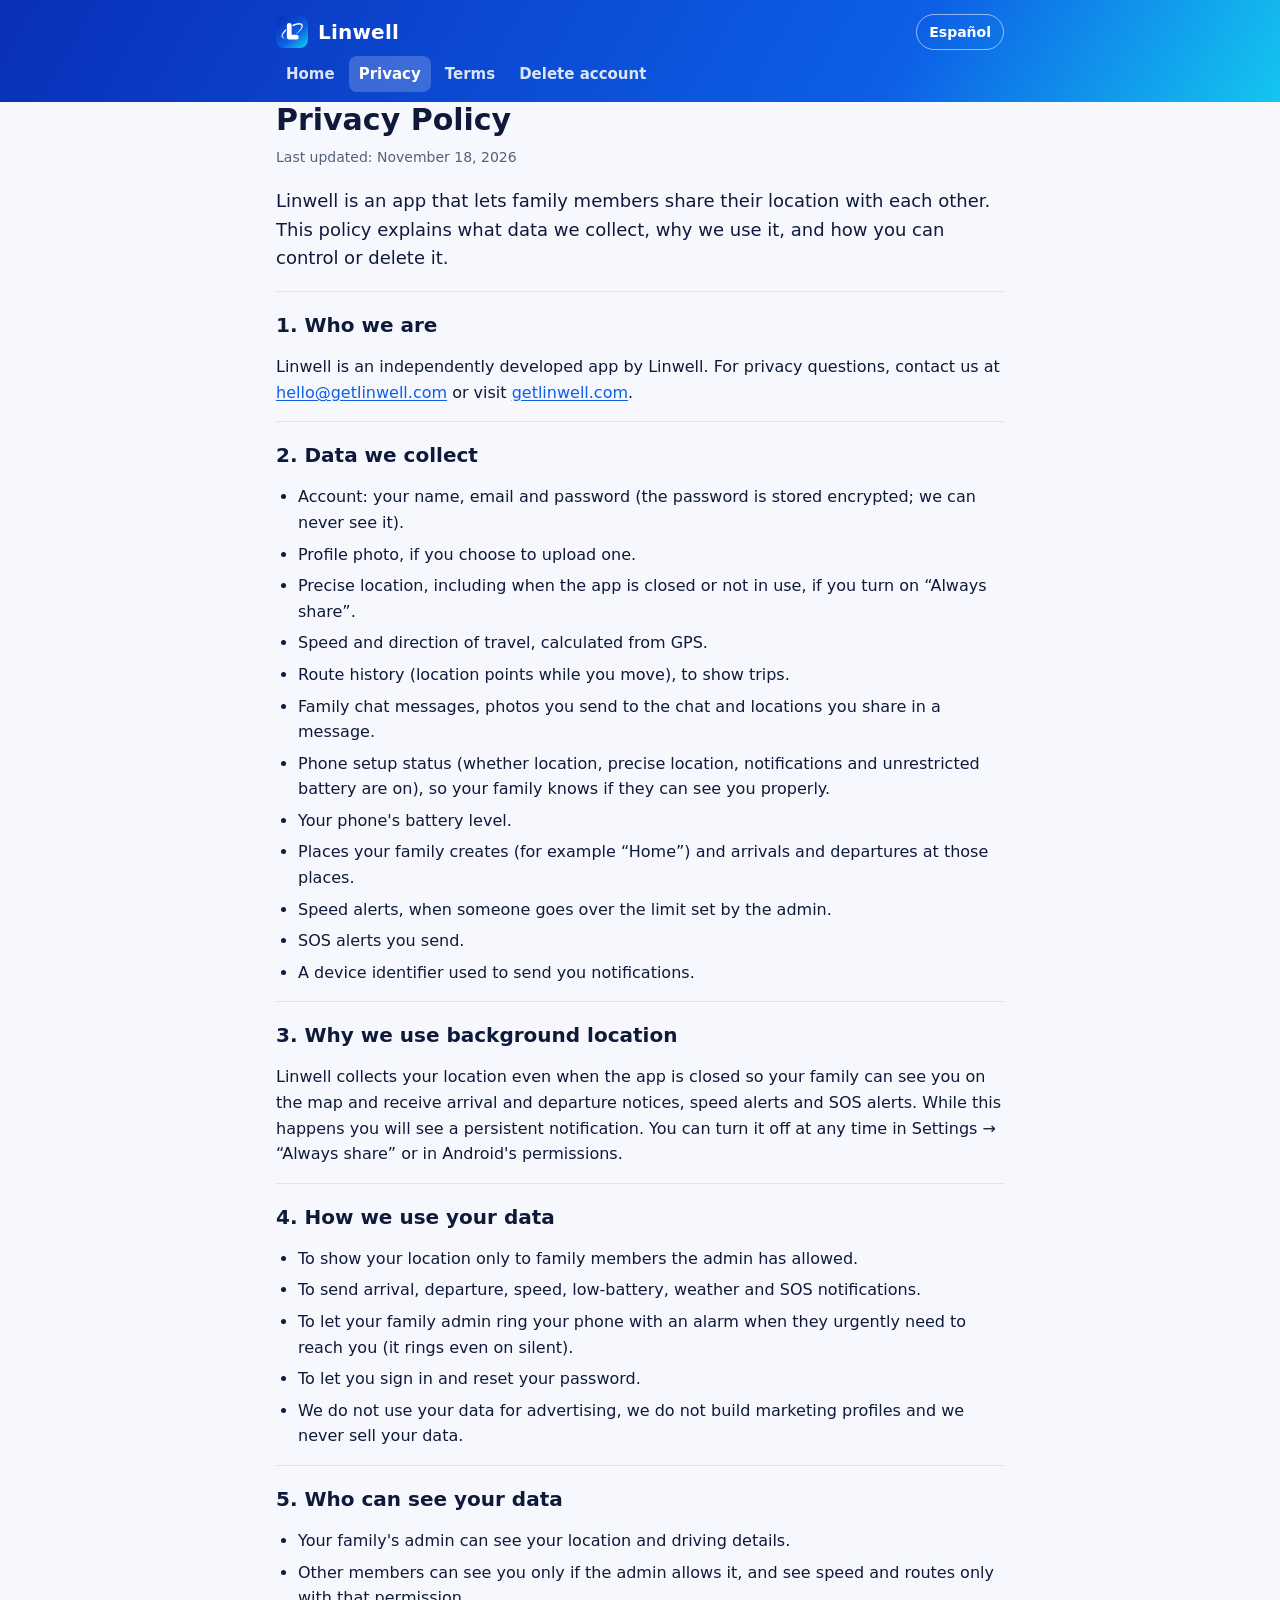
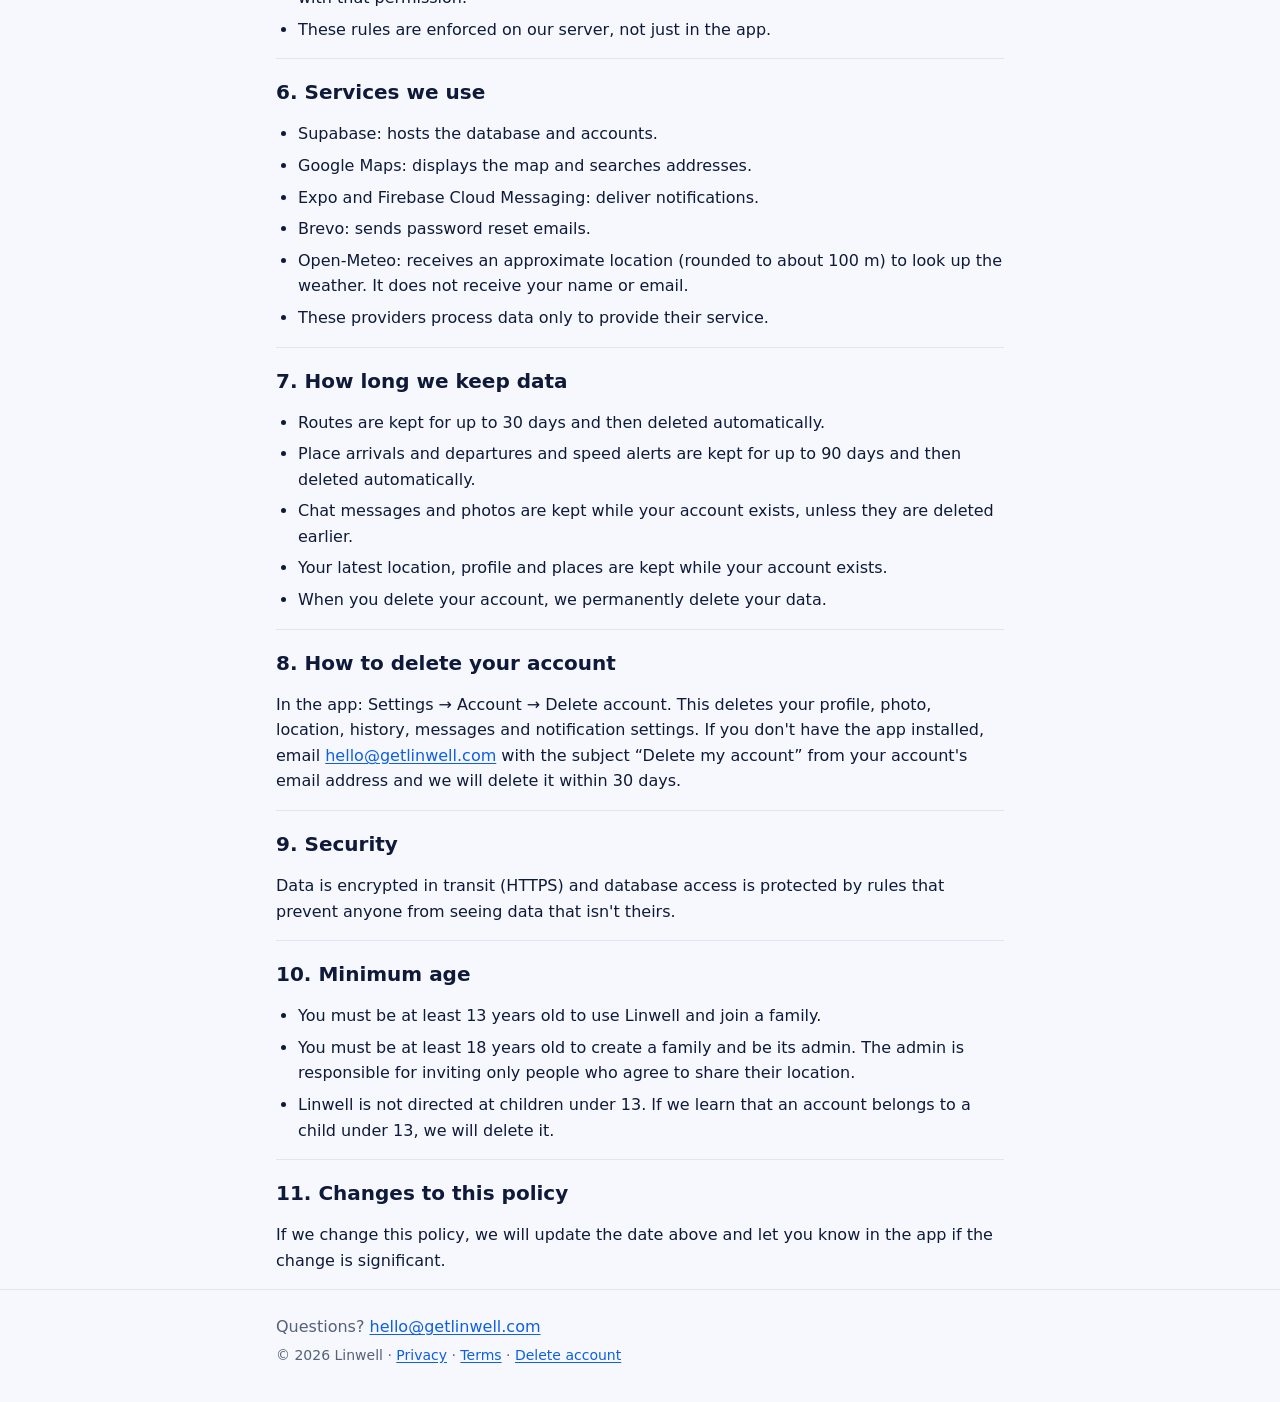
==== privacy.html @ eef65cff "Web de Linwell: inicio, privacidad, términos y borrar cuenta (EN/ES) Co-Authored-By: Claude Opus 5.5" ====
<!doctype html>
<html lang="en">
<head>
<meta charset="utf-8">
<meta name="viewport" content="width=device-width, initial-scale=1">
<title>Privacy Policy · Linwell</title>
<meta name="description" content="Linwell is an app that lets family members share their location with each other. This policy explains what data we collect, why we use it, and how you can control or delete it.">
<link rel="canonical" href="https://getlinwell.com/privacy.html">
<link rel="alternate" hreflang="en" href="https://getlinwell.com/privacy.html">
<link rel="alternate" hreflang="es" href="https://getlinwell.com/es/privacy.html">
<link rel="icon" type="image/png" href="logo.png">
<link rel="stylesheet" href="style.css">
</head>
<body>
<header class="top">
  <div class="wrap top-in">
    <a class="brand" href="./"><img src="logo.png" alt="" width="32" height="32">Linwell</a>
    <a class="lang" href="es/privacy.html" hreflang="es" lang="es">Español</a>
  </div>
  <nav class="wrap nav" aria-label="Linwell"><a href="./">Home</a><a href="privacy.html" aria-current="page">Privacy</a><a href="terms.html">Terms</a><a href="delete-account.html">Delete account</a></nav>
</header>
<main class="wrap">
<article class="doc">
<h1>Privacy Policy</h1>
<p class="updated">Last updated: November 18, 2026</p>
<p class="lead">Linwell is an app that lets family members share their location with each other. This policy explains what data we collect, why we use it, and how you can control or delete it.</p>
<section><h2>1. Who we are</h2>
<p>Linwell is an independently developed app by Linwell. For privacy questions, contact us at <a href="mailto:hello@getlinwell.com">hello@getlinwell.com</a> or visit <a href="https://getlinwell.com/">getlinwell.com</a>.</p>
</section>
<section><h2>2. Data we collect</h2>
<ul><li>Account: your name, email and password (the password is stored encrypted; we can never see it).</li><li>Profile photo, if you choose to upload one.</li><li>Precise location, including when the app is closed or not in use, if you turn on “Always share”.</li><li>Speed and direction of travel, calculated from GPS.</li><li>Route history (location points while you move), to show trips.</li><li>Family chat messages, photos you send to the chat and locations you share in a message.</li><li>Phone setup status (whether location, precise location, notifications and unrestricted battery are on), so your family knows if they can see you properly.</li><li>Your phone's battery level.</li><li>Places your family creates (for example “Home”) and arrivals and departures at those places.</li><li>Speed alerts, when someone goes over the limit set by the admin.</li><li>SOS alerts you send.</li><li>A device identifier used to send you notifications.</li></ul>
</section>
<section><h2>3. Why we use background location</h2>
<p>Linwell collects your location even when the app is closed so your family can see you on the map and receive arrival and departure notices, speed alerts and SOS alerts. While this happens you will see a persistent notification. You can turn it off at any time in Settings → “Always share” or in Android's permissions.</p>
</section>
<section><h2>4. How we use your data</h2>
<ul><li>To show your location only to family members the admin has allowed.</li><li>To send arrival, departure, speed, low-battery, weather and SOS notifications.</li><li>To let your family admin ring your phone with an alarm when they urgently need to reach you (it rings even on silent).</li><li>To let you sign in and reset your password.</li><li>We do not use your data for advertising, we do not build marketing profiles and we never sell your data.</li></ul>
</section>
<section><h2>5. Who can see your data</h2>
<ul><li>Your family's admin can see your location and driving details.</li><li>Other members can see you only if the admin allows it, and see speed and routes only with that permission.</li><li>These rules are enforced on our server, not just in the app.</li></ul>
</section>
<section><h2>6. Services we use</h2>
<ul><li>Supabase: hosts the database and accounts.</li><li>Google Maps: displays the map and searches addresses.</li><li>Expo and Firebase Cloud Messaging: deliver notifications.</li><li>Brevo: sends password reset emails.</li><li>Open-Meteo: receives an approximate location (rounded to about 100 m) to look up the weather. It does not receive your name or email.</li><li>These providers process data only to provide their service.</li></ul>
</section>
<section><h2>7. How long we keep data</h2>
<ul><li>Routes are kept for up to 30 days and then deleted automatically.</li><li>Place arrivals and departures and speed alerts are kept for up to 90 days and then deleted automatically.</li><li>Chat messages and photos are kept while your account exists, unless they are deleted earlier.</li><li>Your latest location, profile and places are kept while your account exists.</li><li>When you delete your account, we permanently delete your data.</li></ul>
</section>
<section><h2>8. How to delete your account</h2>
<p>In the app: Settings → Account → Delete account. This deletes your profile, photo, location, history, messages and notification settings. If you don't have the app installed, email <a href="mailto:hello@getlinwell.com">hello@getlinwell.com</a> with the subject “Delete my account” from your account's email address and we will delete it within 30 days.</p>
</section>
<section><h2>9. Security</h2>
<p>Data is encrypted in transit (HTTPS) and database access is protected by rules that prevent anyone from seeing data that isn't theirs.</p>
</section>
<section><h2>10. Minimum age</h2>
<ul><li>You must be at least 13 years old to use Linwell and join a family.</li><li>You must be at least 18 years old to create a family and be its admin. The admin is responsible for inviting only people who agree to share their location.</li><li>Linwell is not directed at children under 13. If we learn that an account belongs to a child under 13, we will delete it.</li></ul>
</section>
<section><h2>11. Changes to this policy</h2>
<p>If we change this policy, we will update the date above and let you know in the app if the change is significant.</p>
</section>
</article>
</main>
<footer class="foot">
  <div class="wrap">
    <p>Questions? <a href="mailto:hello@getlinwell.com">hello@getlinwell.com</a></p>
    <p class="small">© 2026 Linwell · <a href="privacy.html">Privacy</a> · <a href="terms.html">Terms</a> · <a href="delete-account.html">Delete account</a></p>
  </div>
</footer>
</body>
</html>
---- style.css ----
/* Linwell · getlinwell.com — estático, sin dependencias externas */
:root {
  --brand-900: #0A2FB8;
  --brand-600: #0D5FE6;
  --brand-300: #14C6F0;
  --bg: #F6F8FD;
  --surface: #FFFFFF;
  --text: #0F1A3A;
  --muted: #55607A;
  --border: #DFE5F2;
  --link: #0D5FE6;
  --note: #EAF4FF;
  color-scheme: light dark;
}
@media (prefers-color-scheme: dark) {
  :root {
    --bg: #070D24;
    --surface: #0E1736;
    --text: #E8EDFA;
    --muted: #9AA6C4;
    --border: #1F2B52;
    --link: #5CCFF5;
    --note: #10224F;
  }
}

* { box-sizing: border-box; }
html { -webkit-text-size-adjust: 100%; }
body {
  margin: 0;
  background: var(--bg);
  color: var(--text);
  font: 16px/1.6 system-ui, -apple-system, "Segoe UI", Roboto, "Helvetica Neue", Arial, sans-serif;
}
a { color: var(--link); text-underline-offset: 2px; }
a:hover { text-decoration-thickness: 2px; }
.wrap { max-width: 760px; margin: 0 auto; padding: 0 16px; }

/* Cabecera */
.top {
  background: linear-gradient(120deg, var(--brand-900), var(--brand-600) 70%, var(--brand-300));
  color: #fff;
}
.top-in { display: flex; align-items: center; justify-content: space-between; padding-top: 14px; padding-bottom: 6px; }
.brand { display: flex; align-items: center; gap: 10px; color: #fff; text-decoration: none; font-weight: 800; font-size: 20px; letter-spacing: .2px; }
.brand img { border-radius: 8px; }
.lang {
  color: #fff; text-decoration: none; font-weight: 600; font-size: 14px;
  padding: 6px 12px; border: 1px solid rgba(255,255,255,.55); border-radius: 999px;
}
.lang:hover { background: rgba(255,255,255,.15); }
.nav { display: flex; gap: 4px; overflow-x: auto; padding-bottom: 10px; scrollbar-width: none; }
.nav a {
  color: rgba(255,255,255,.85); text-decoration: none; font-size: 15px; font-weight: 600;
  padding: 6px 10px; border-radius: 8px; white-space: nowrap;
}
.nav a:hover { background: rgba(255,255,255,.12); color: #fff; }
.nav a[aria-current="page"] { background: rgba(255,255,255,.2); color: #fff; }

main { padding-top: 28px; padding-bottom: 48px; }
h1 { font-size: 30px; line-height: 1.2; margin: 0 0 8px; }
h2 { font-size: 20px; line-height: 1.3; margin: 32px 0 8px; }
h3 { font-size: 17px; margin: 6px 0 4px; }
.lead { font-size: 18px; color: var(--text); }
.updated { color: var(--muted); font-size: 14px; margin: 0 0 16px; }
ul, ol { padding-left: 22px; }
li { margin: 6px 0; }

/* Inicio */
.hero { text-align: center; padding: 12px 0 8px; }
.hero-logo { border-radius: 26px; box-shadow: 0 12px 32px rgba(10,47,184,.28); }
.hero h1 { font-size: 40px; margin-top: 18px; }
.tagline {
  font-size: 20px; font-weight: 700; margin: 0 0 10px;
  color: var(--brand-600);
}
@media (prefers-color-scheme: dark) { .tagline { color: var(--brand-300); } }
.badge {
  display: inline-block; margin-top: 8px; padding: 10px 18px; border-radius: 999px;
  background: var(--brand-900); color: #fff; font-weight: 700;
}
.grid { list-style: none; padding: 0; margin: 32px 0 0; display: grid; grid-template-columns: 1fr; gap: 12px; }
@media (min-width: 620px) { .grid { grid-template-columns: 1fr 1fr; } }
.card { margin: 0; padding: 18px; background: var(--surface); border: 1px solid var(--border); border-radius: 16px; }
.card p { margin: 0; color: var(--muted); }
.ico { font-size: 26px; }
.panel { margin-top: 28px; padding: 4px 20px 12px; background: var(--surface); border: 1px solid var(--border); border-left: 4px solid var(--brand-300); border-radius: 16px; }
.checks { list-style: none; padding: 0; }
.checks li { padding-left: 28px; position: relative; }
.checks li::before { content: "✓"; position: absolute; left: 4px; color: var(--brand-600); font-weight: 800; }
.doclinks { display: grid; gap: 10px; }
.doclink {
  display: flex; justify-content: space-between; align-items: center;
  padding: 14px 18px; background: var(--surface); border: 1px solid var(--border); border-radius: 14px;
  text-decoration: none; font-weight: 600;
}

/* Documentos */
.doc section { border-top: 1px solid var(--border); }
.doc h2 { margin-top: 20px; }
.steps li::marker { color: var(--brand-600); font-weight: 800; }
.note { background: var(--note); border-radius: 12px; padding: 12px 14px; }
.button {
  display: inline-block; padding: 12px 20px; border-radius: 12px; background: var(--brand-600);
  color: #fff; text-decoration: none; font-weight: 700;
}
.button:hover { background: var(--brand-900); }

/* Pie */
.foot { border-top: 1px solid var(--border); padding: 20px 0 32px; color: var(--muted); }
.foot p { margin: 4px 0; }
.small { font-size: 14px; }
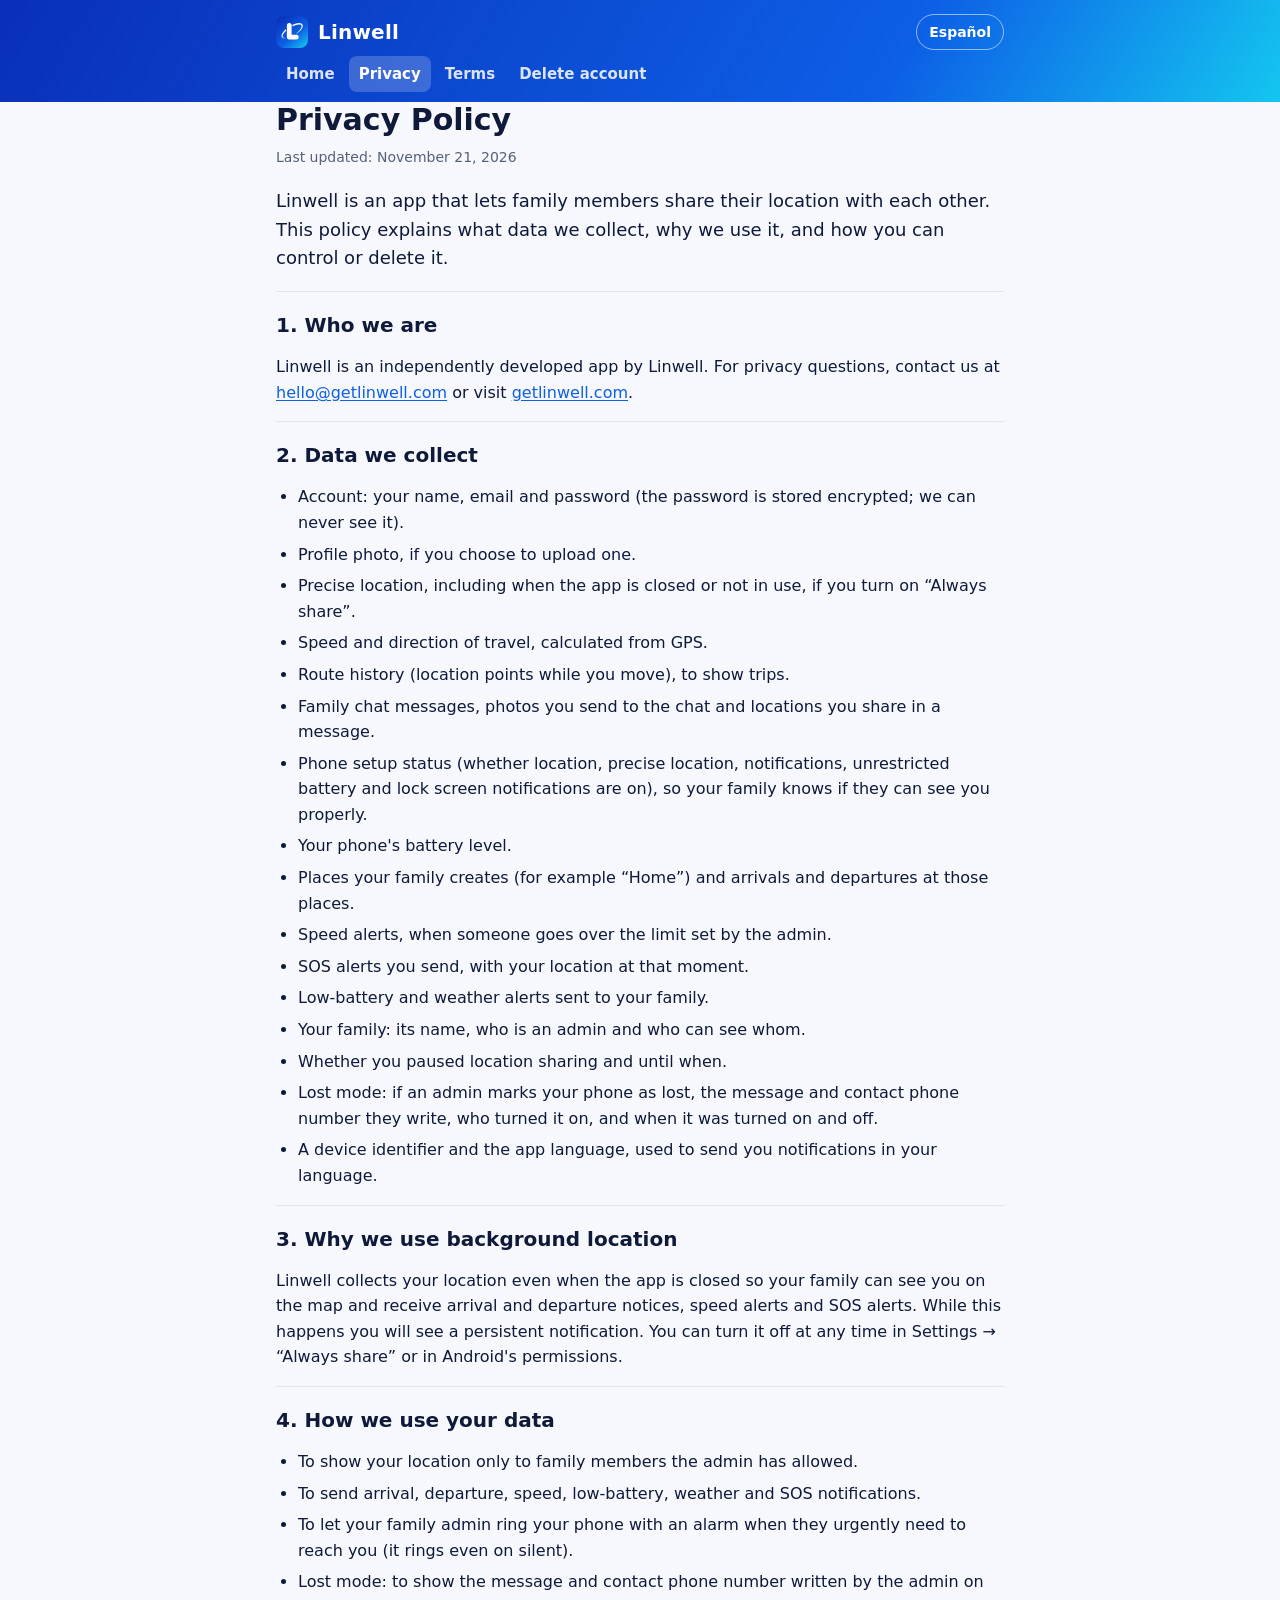
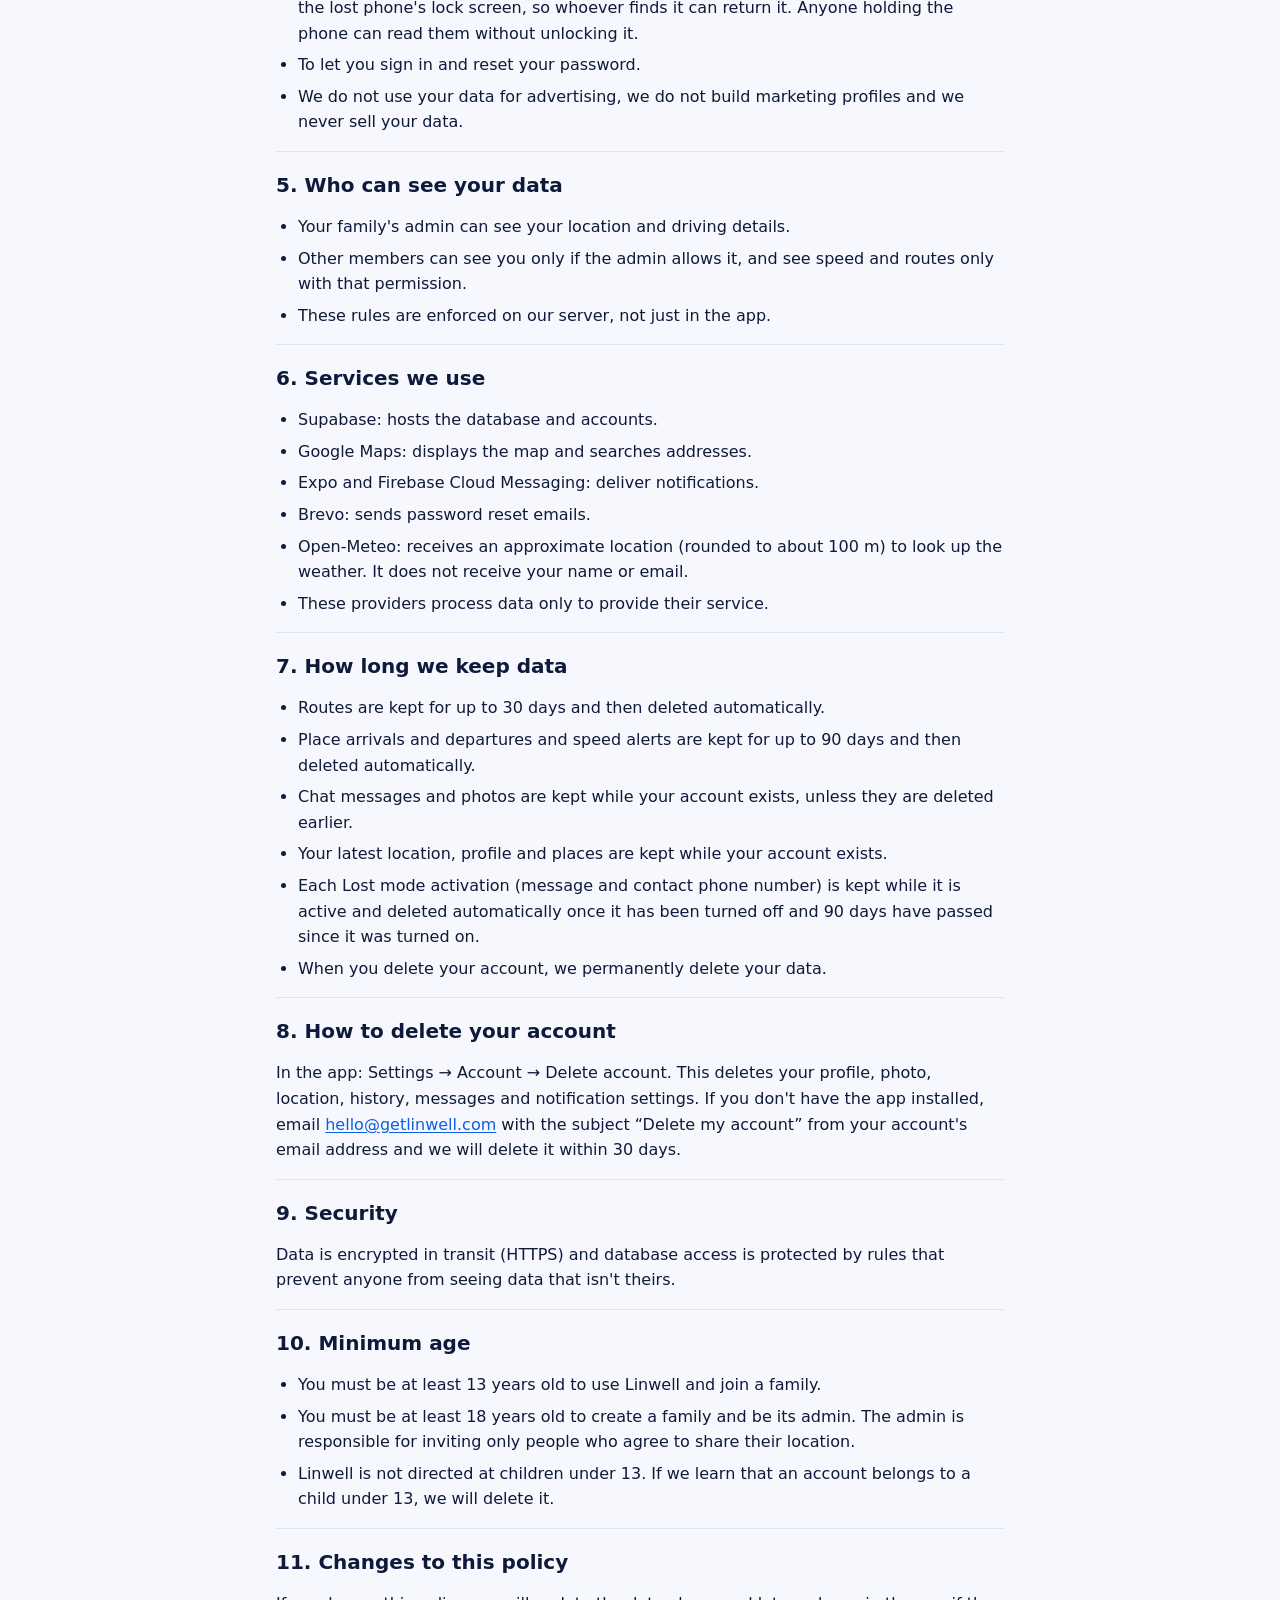
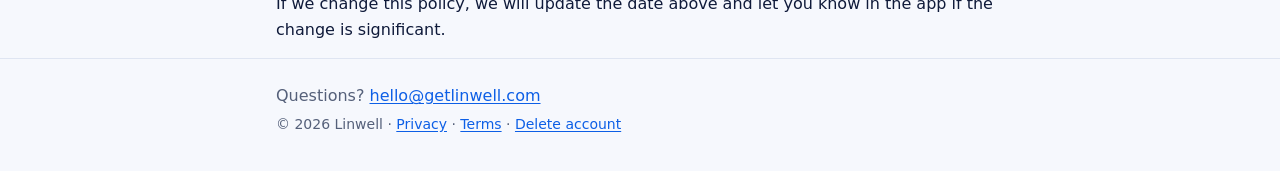
==== commit f6670622: "Política de privacidad: Modo perdido y datos que faltaban (21 nov 2026) Co-Authored-By: Claude Opus " ====
--- a/privacy.html
+++ b/privacy.html
@@ -22,19 +22,19 @@
 <main class="wrap">
 <article class="doc">
 <h1>Privacy Policy</h1>
-<p class="updated">Last updated: November 18, 2026</p>
+<p class="updated">Last updated: November 21, 2026</p>
 <p class="lead">Linwell is an app that lets family members share their location with each other. This policy explains what data we collect, why we use it, and how you can control or delete it.</p>
 <section><h2>1. Who we are</h2>
 <p>Linwell is an independently developed app by Linwell. For privacy questions, contact us at <a href="mailto:hello@getlinwell.com">hello@getlinwell.com</a> or visit <a href="https://getlinwell.com/">getlinwell.com</a>.</p>
 </section>
 <section><h2>2. Data we collect</h2>
-<ul><li>Account: your name, email and password (the password is stored encrypted; we can never see it).</li><li>Profile photo, if you choose to upload one.</li><li>Precise location, including when the app is closed or not in use, if you turn on “Always share”.</li><li>Speed and direction of travel, calculated from GPS.</li><li>Route history (location points while you move), to show trips.</li><li>Family chat messages, photos you send to the chat and locations you share in a message.</li><li>Phone setup status (whether location, precise location, notifications and unrestricted battery are on), so your family knows if they can see you properly.</li><li>Your phone's battery level.</li><li>Places your family creates (for example “Home”) and arrivals and departures at those places.</li><li>Speed alerts, when someone goes over the limit set by the admin.</li><li>SOS alerts you send.</li><li>A device identifier used to send you notifications.</li></ul>
+<ul><li>Account: your name, email and password (the password is stored encrypted; we can never see it).</li><li>Profile photo, if you choose to upload one.</li><li>Precise location, including when the app is closed or not in use, if you turn on “Always share”.</li><li>Speed and direction of travel, calculated from GPS.</li><li>Route history (location points while you move), to show trips.</li><li>Family chat messages, photos you send to the chat and locations you share in a message.</li><li>Phone setup status (whether location, precise location, notifications, unrestricted battery and lock screen notifications are on), so your family knows if they can see you properly.</li><li>Your phone's battery level.</li><li>Places your family creates (for example “Home”) and arrivals and departures at those places.</li><li>Speed alerts, when someone goes over the limit set by the admin.</li><li>SOS alerts you send, with your location at that moment.</li><li>Low-battery and weather alerts sent to your family.</li><li>Your family: its name, who is an admin and who can see whom.</li><li>Whether you paused location sharing and until when.</li><li>Lost mode: if an admin marks your phone as lost, the message and contact phone number they write, who turned it on, and when it was turned on and off.</li><li>A device identifier and the app language, used to send you notifications in your language.</li></ul>
 </section>
 <section><h2>3. Why we use background location</h2>
 <p>Linwell collects your location even when the app is closed so your family can see you on the map and receive arrival and departure notices, speed alerts and SOS alerts. While this happens you will see a persistent notification. You can turn it off at any time in Settings → “Always share” or in Android's permissions.</p>
 </section>
 <section><h2>4. How we use your data</h2>
-<ul><li>To show your location only to family members the admin has allowed.</li><li>To send arrival, departure, speed, low-battery, weather and SOS notifications.</li><li>To let your family admin ring your phone with an alarm when they urgently need to reach you (it rings even on silent).</li><li>To let you sign in and reset your password.</li><li>We do not use your data for advertising, we do not build marketing profiles and we never sell your data.</li></ul>
+<ul><li>To show your location only to family members the admin has allowed.</li><li>To send arrival, departure, speed, low-battery, weather and SOS notifications.</li><li>To let your family admin ring your phone with an alarm when they urgently need to reach you (it rings even on silent).</li><li>Lost mode: to show the message and contact phone number written by the admin on the lost phone's lock screen, so whoever finds it can return it. Anyone holding the phone can read them without unlocking it.</li><li>To let you sign in and reset your password.</li><li>We do not use your data for advertising, we do not build marketing profiles and we never sell your data.</li></ul>
 </section>
 <section><h2>5. Who can see your data</h2>
 <ul><li>Your family's admin can see your location and driving details.</li><li>Other members can see you only if the admin allows it, and see speed and routes only with that permission.</li><li>These rules are enforced on our server, not just in the app.</li></ul>
@@ -43,7 +43,7 @@
 <ul><li>Supabase: hosts the database and accounts.</li><li>Google Maps: displays the map and searches addresses.</li><li>Expo and Firebase Cloud Messaging: deliver notifications.</li><li>Brevo: sends password reset emails.</li><li>Open-Meteo: receives an approximate location (rounded to about 100 m) to look up the weather. It does not receive your name or email.</li><li>These providers process data only to provide their service.</li></ul>
 </section>
 <section><h2>7. How long we keep data</h2>
-<ul><li>Routes are kept for up to 30 days and then deleted automatically.</li><li>Place arrivals and departures and speed alerts are kept for up to 90 days and then deleted automatically.</li><li>Chat messages and photos are kept while your account exists, unless they are deleted earlier.</li><li>Your latest location, profile and places are kept while your account exists.</li><li>When you delete your account, we permanently delete your data.</li></ul>
+<ul><li>Routes are kept for up to 30 days and then deleted automatically.</li><li>Place arrivals and departures and speed alerts are kept for up to 90 days and then deleted automatically.</li><li>Chat messages and photos are kept while your account exists, unless they are deleted earlier.</li><li>Your latest location, profile and places are kept while your account exists.</li><li>Each Lost mode activation (message and contact phone number) is kept while it is active and deleted automatically once it has been turned off and 90 days have passed since it was turned on.</li><li>When you delete your account, we permanently delete your data.</li></ul>
 </section>
 <section><h2>8. How to delete your account</h2>
 <p>In the app: Settings → Account → Delete account. This deletes your profile, photo, location, history, messages and notification settings. If you don't have the app installed, email <a href="mailto:hello@getlinwell.com">hello@getlinwell.com</a> with the subject “Delete my account” from your account's email address and we will delete it within 30 days.</p>
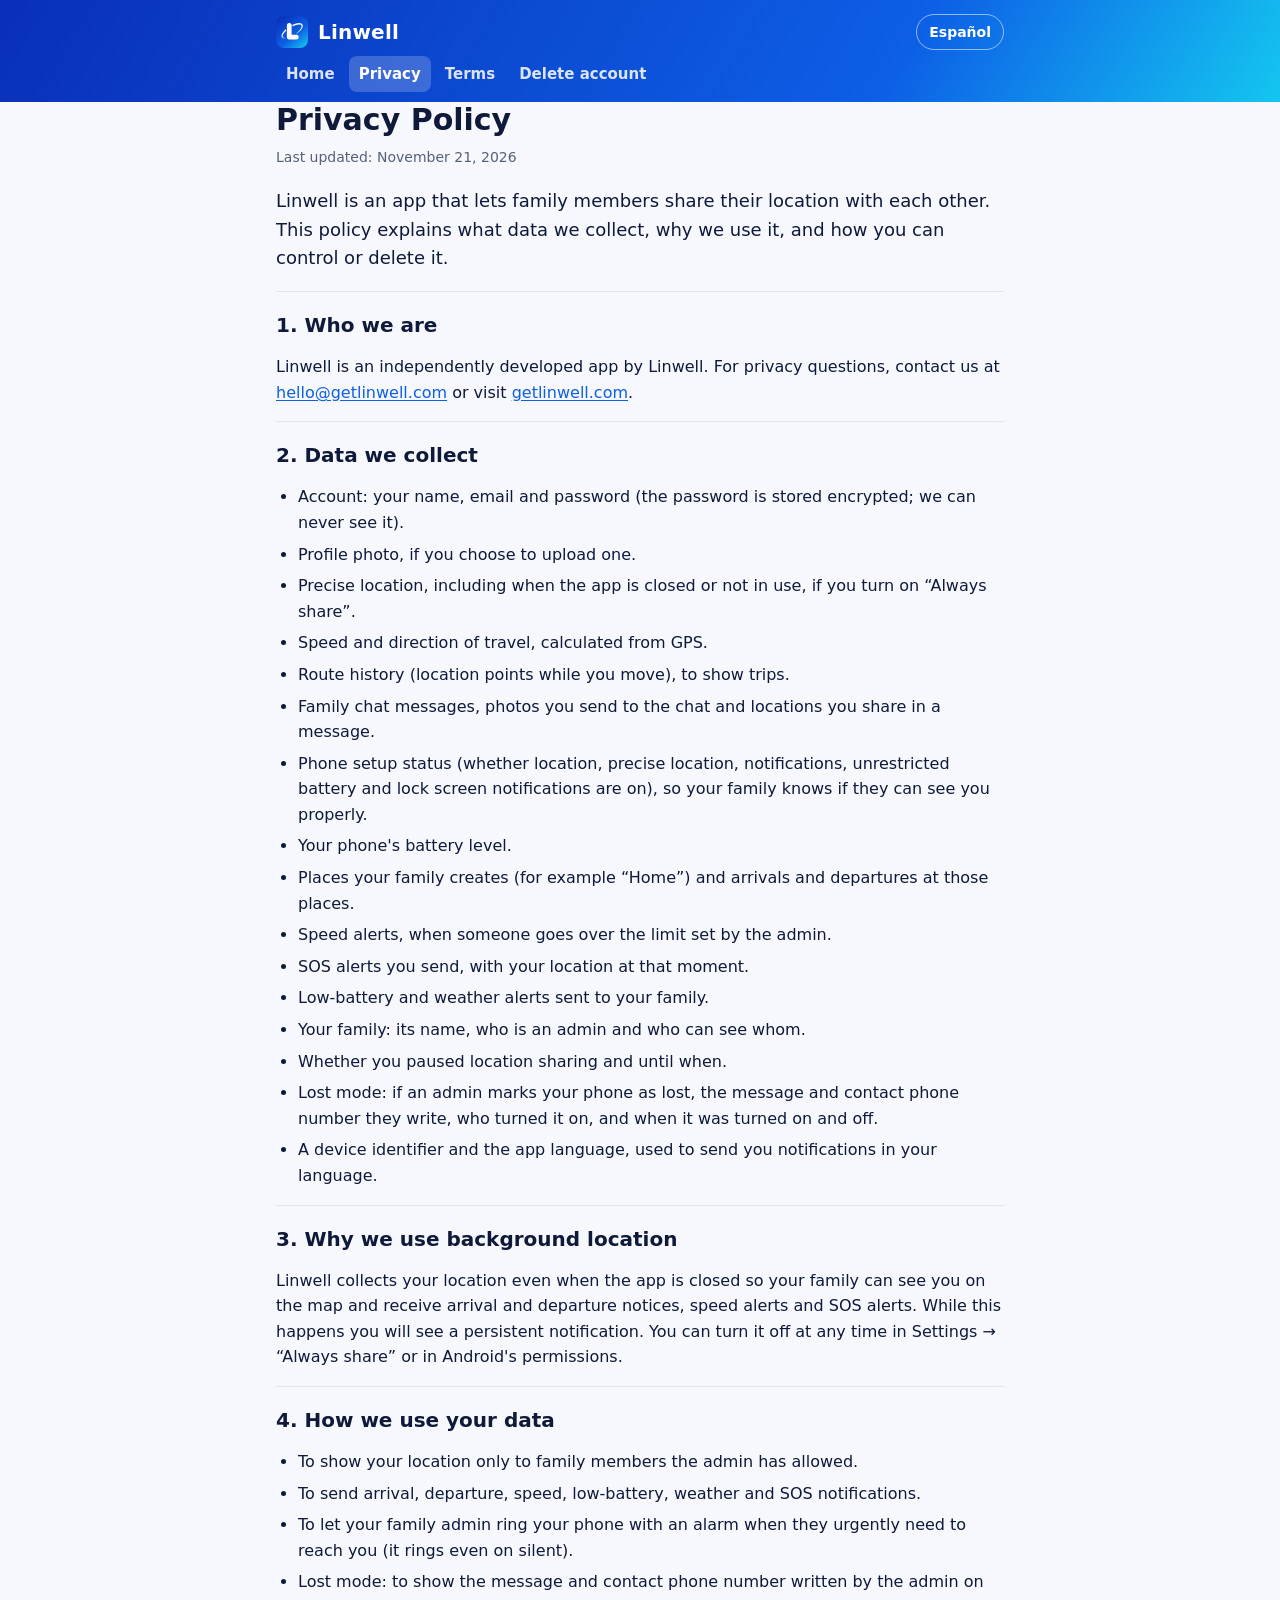
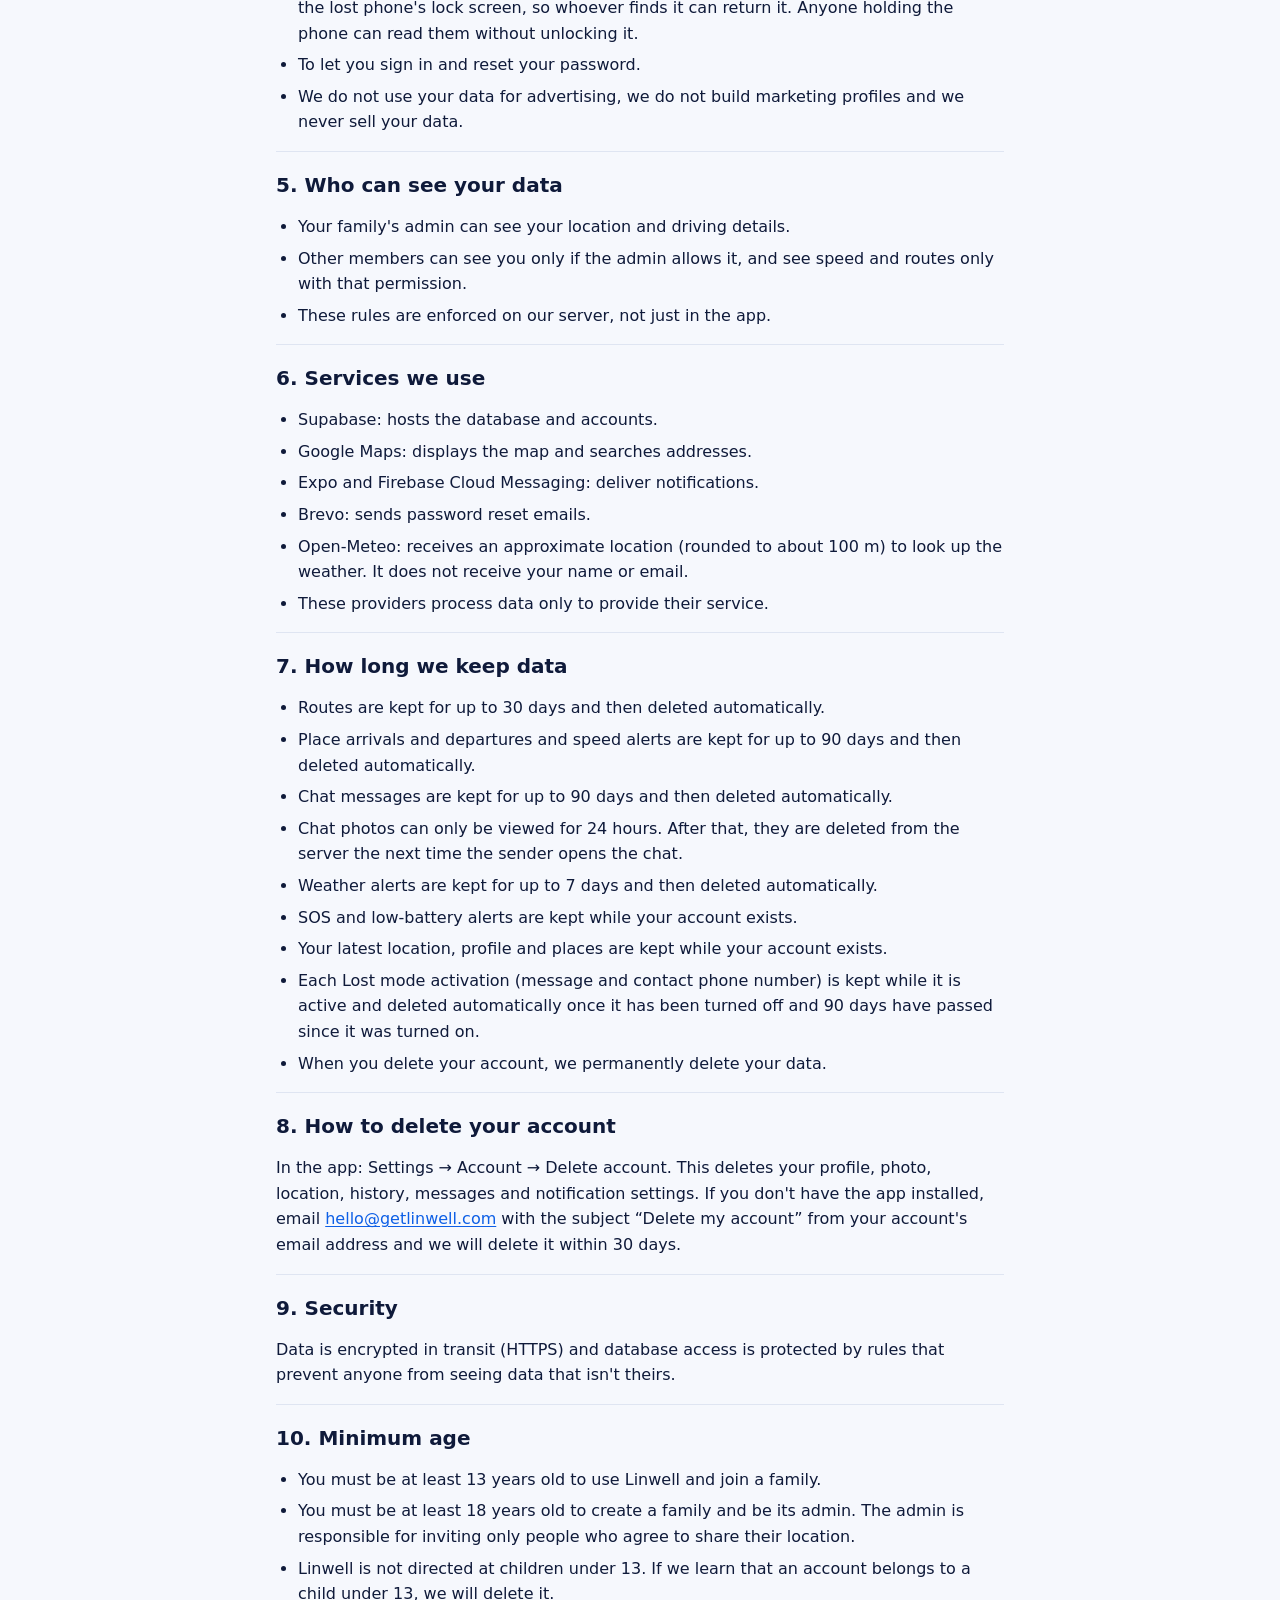
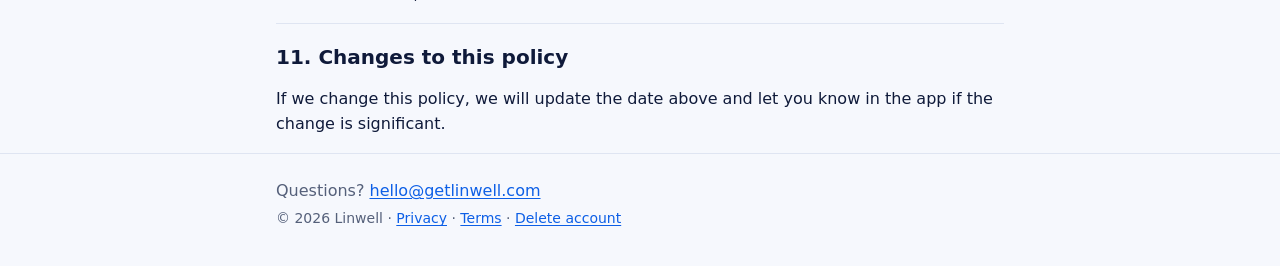
==== commit e9069da3: "Política: plazos reales del chat, fotos, clima, SOS y batería Co-Authored-By: Claude Opus 5.5 <norep" ====
--- a/privacy.html
+++ b/privacy.html
@@ -43,7 +43,7 @@
 <ul><li>Supabase: hosts the database and accounts.</li><li>Google Maps: displays the map and searches addresses.</li><li>Expo and Firebase Cloud Messaging: deliver notifications.</li><li>Brevo: sends password reset emails.</li><li>Open-Meteo: receives an approximate location (rounded to about 100 m) to look up the weather. It does not receive your name or email.</li><li>These providers process data only to provide their service.</li></ul>
 </section>
 <section><h2>7. How long we keep data</h2>
-<ul><li>Routes are kept for up to 30 days and then deleted automatically.</li><li>Place arrivals and departures and speed alerts are kept for up to 90 days and then deleted automatically.</li><li>Chat messages and photos are kept while your account exists, unless they are deleted earlier.</li><li>Your latest location, profile and places are kept while your account exists.</li><li>Each Lost mode activation (message and contact phone number) is kept while it is active and deleted automatically once it has been turned off and 90 days have passed since it was turned on.</li><li>When you delete your account, we permanently delete your data.</li></ul>
+<ul><li>Routes are kept for up to 30 days and then deleted automatically.</li><li>Place arrivals and departures and speed alerts are kept for up to 90 days and then deleted automatically.</li><li>Chat messages are kept for up to 90 days and then deleted automatically.</li><li>Chat photos can only be viewed for 24 hours. After that, they are deleted from the server the next time the sender opens the chat.</li><li>Weather alerts are kept for up to 7 days and then deleted automatically.</li><li>SOS and low-battery alerts are kept while your account exists.</li><li>Your latest location, profile and places are kept while your account exists.</li><li>Each Lost mode activation (message and contact phone number) is kept while it is active and deleted automatically once it has been turned off and 90 days have passed since it was turned on.</li><li>When you delete your account, we permanently delete your data.</li></ul>
 </section>
 <section><h2>8. How to delete your account</h2>
 <p>In the app: Settings → Account → Delete account. This deletes your profile, photo, location, history, messages and notification settings. If you don't have the app installed, email <a href="mailto:hello@getlinwell.com">hello@getlinwell.com</a> with the subject “Delete my account” from your account's email address and we will delete it within 30 days.</p>
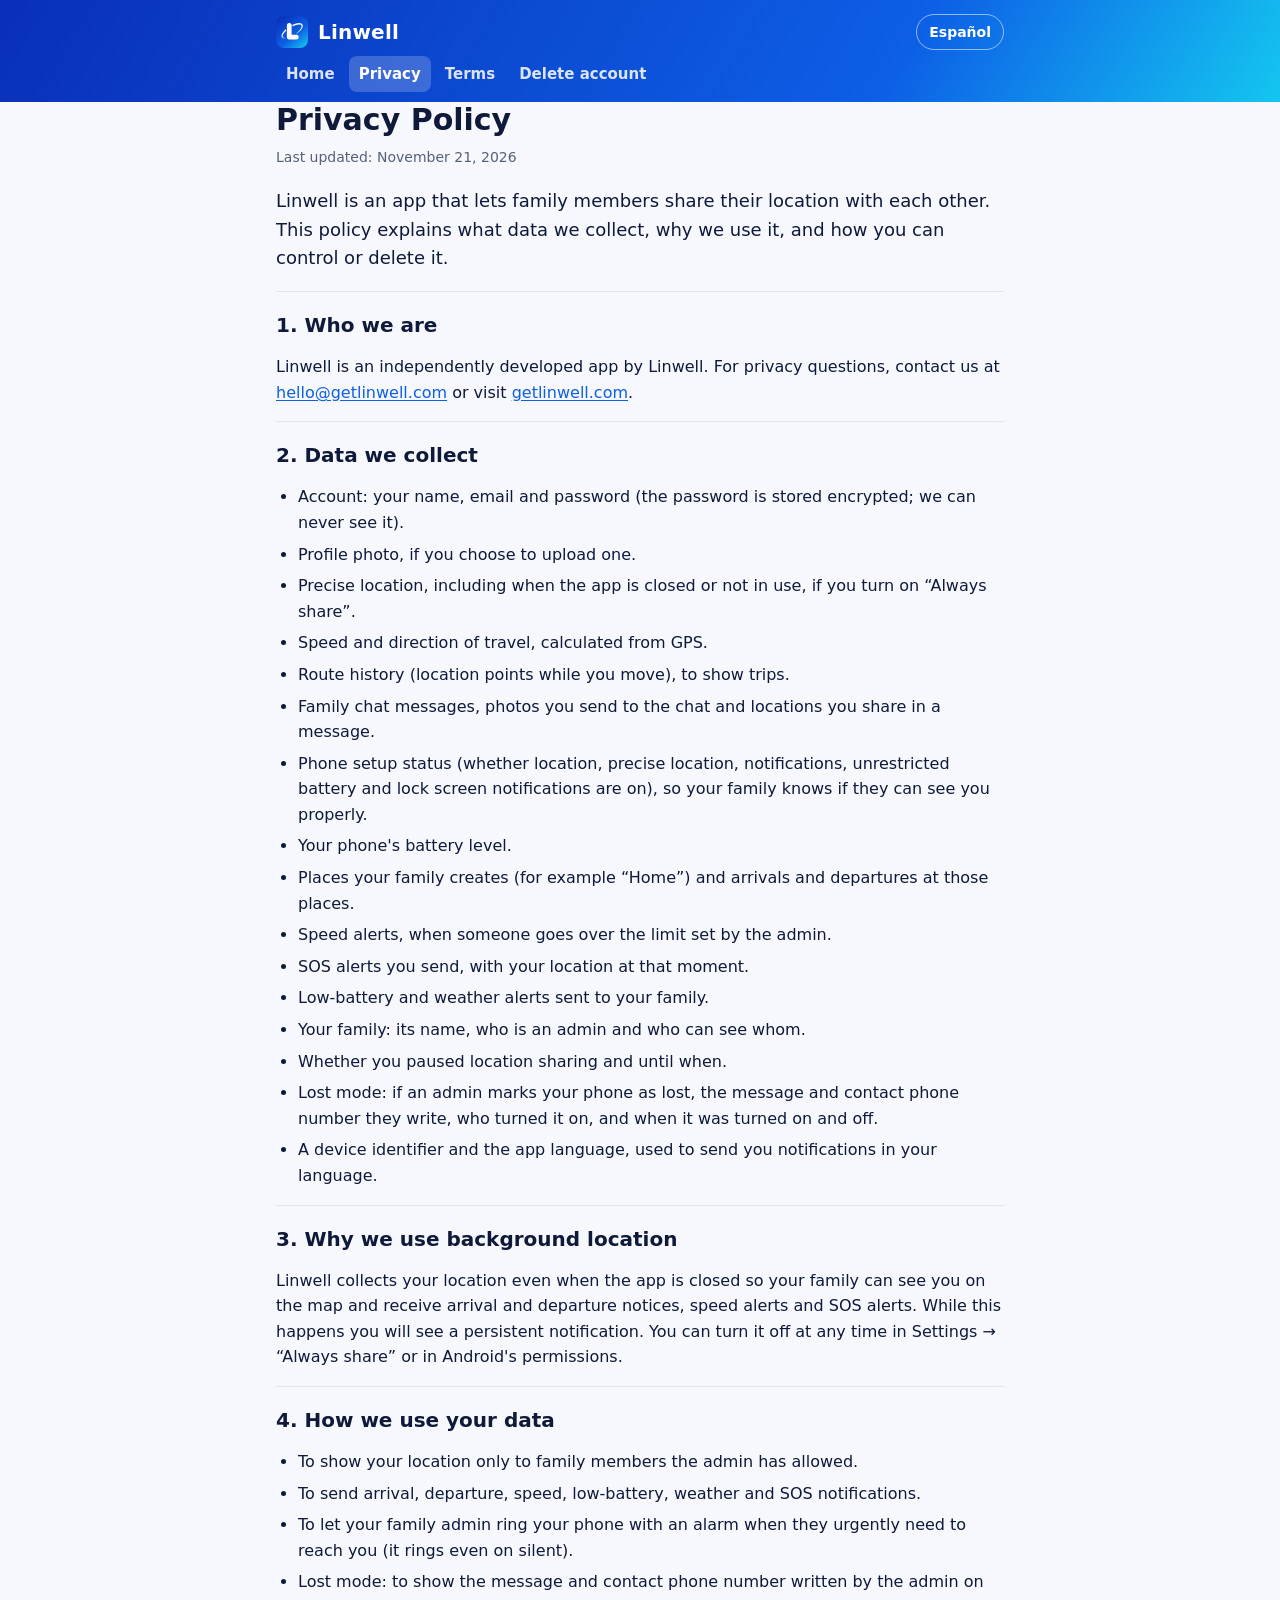
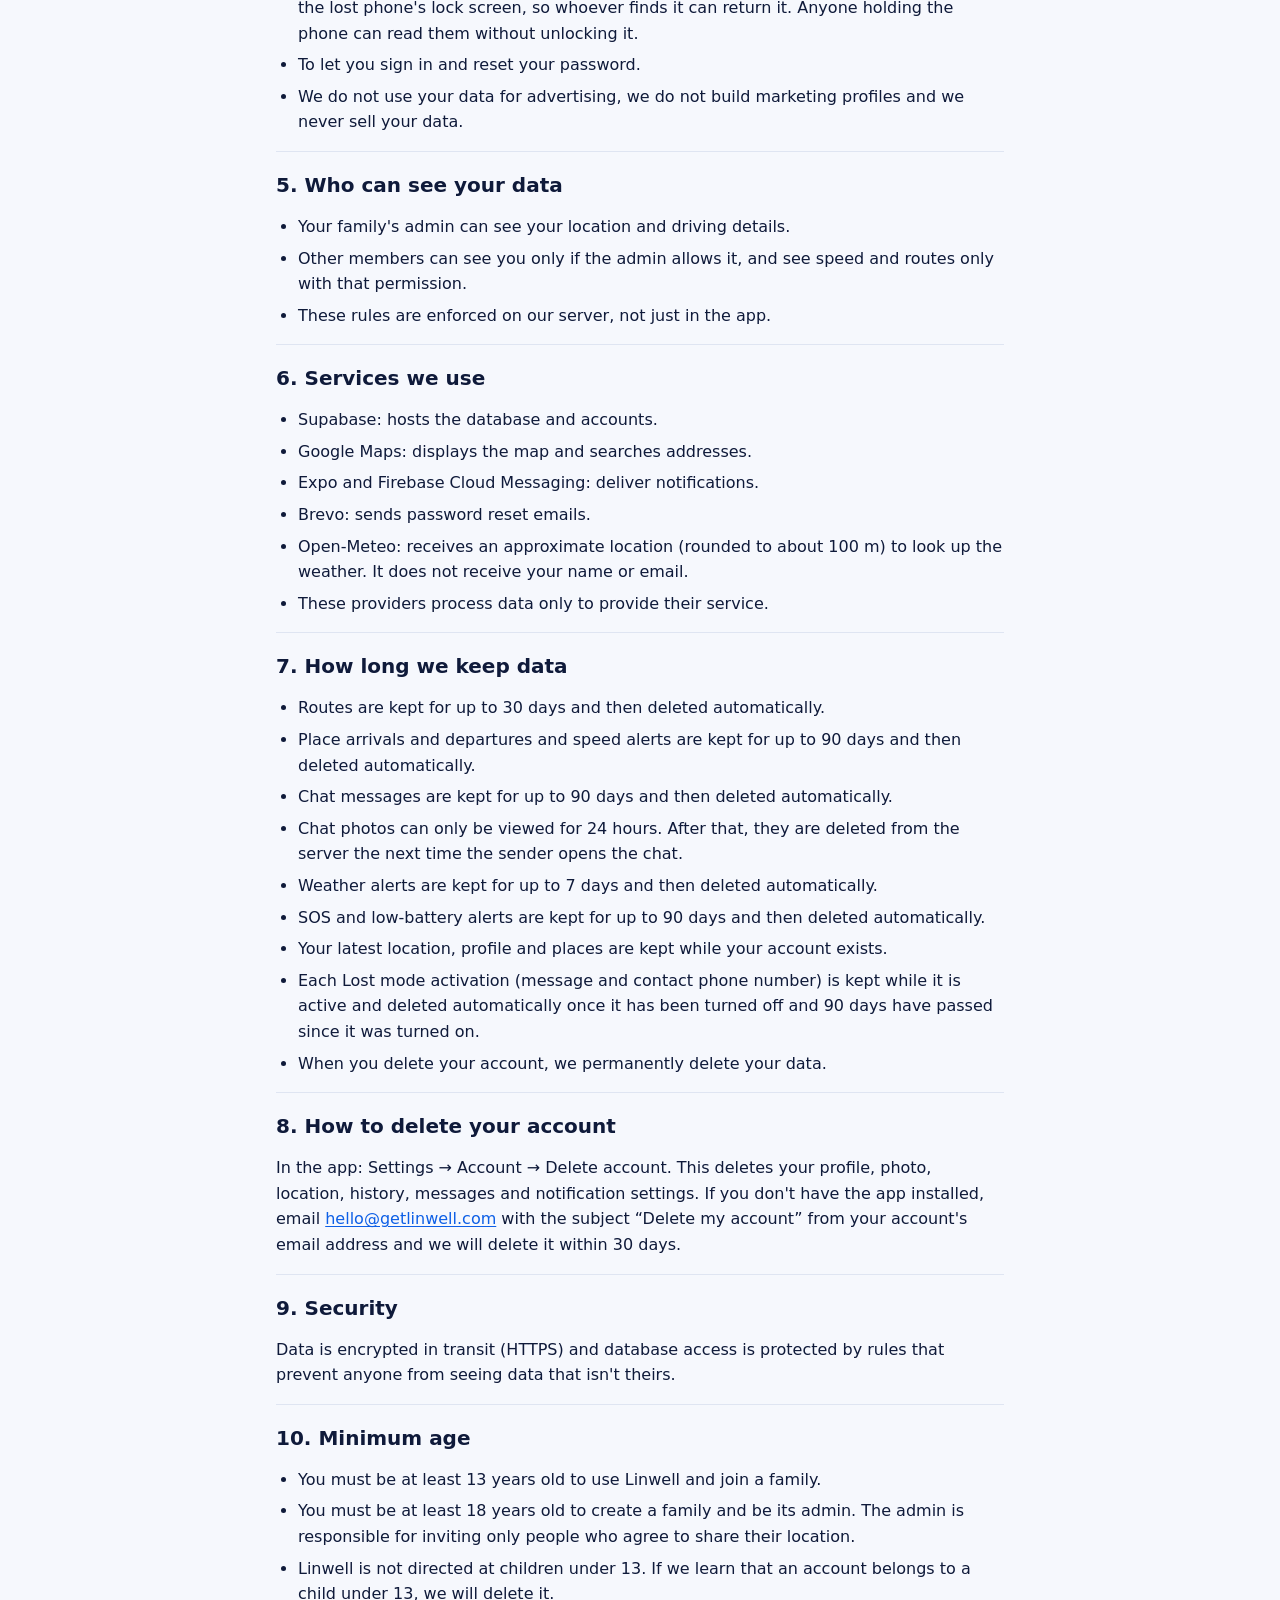
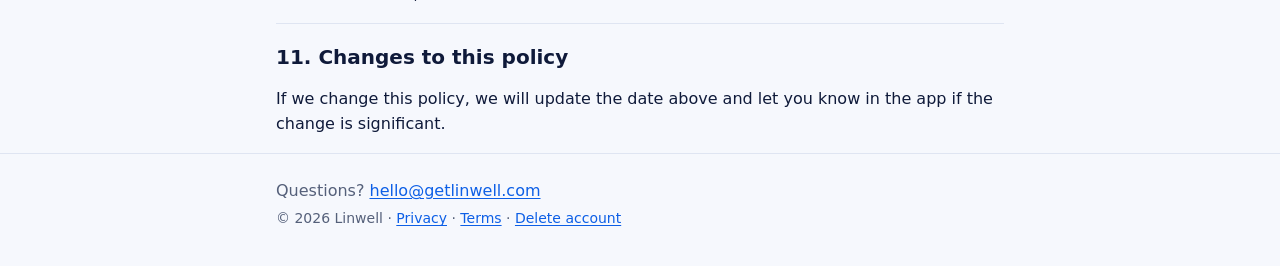
==== commit 02644115: "Política: alertas SOS y de batería se borran a los 90 días" ====
--- a/privacy.html
+++ b/privacy.html
@@ -43,7 +43,7 @@
 <ul><li>Supabase: hosts the database and accounts.</li><li>Google Maps: displays the map and searches addresses.</li><li>Expo and Firebase Cloud Messaging: deliver notifications.</li><li>Brevo: sends password reset emails.</li><li>Open-Meteo: receives an approximate location (rounded to about 100 m) to look up the weather. It does not receive your name or email.</li><li>These providers process data only to provide their service.</li></ul>
 </section>
 <section><h2>7. How long we keep data</h2>
-<ul><li>Routes are kept for up to 30 days and then deleted automatically.</li><li>Place arrivals and departures and speed alerts are kept for up to 90 days and then deleted automatically.</li><li>Chat messages are kept for up to 90 days and then deleted automatically.</li><li>Chat photos can only be viewed for 24 hours. After that, they are deleted from the server the next time the sender opens the chat.</li><li>Weather alerts are kept for up to 7 days and then deleted automatically.</li><li>SOS and low-battery alerts are kept while your account exists.</li><li>Your latest location, profile and places are kept while your account exists.</li><li>Each Lost mode activation (message and contact phone number) is kept while it is active and deleted automatically once it has been turned off and 90 days have passed since it was turned on.</li><li>When you delete your account, we permanently delete your data.</li></ul>
+<ul><li>Routes are kept for up to 30 days and then deleted automatically.</li><li>Place arrivals and departures and speed alerts are kept for up to 90 days and then deleted automatically.</li><li>Chat messages are kept for up to 90 days and then deleted automatically.</li><li>Chat photos can only be viewed for 24 hours. After that, they are deleted from the server the next time the sender opens the chat.</li><li>Weather alerts are kept for up to 7 days and then deleted automatically.</li><li>SOS and low-battery alerts are kept for up to 90 days and then deleted automatically.</li><li>Your latest location, profile and places are kept while your account exists.</li><li>Each Lost mode activation (message and contact phone number) is kept while it is active and deleted automatically once it has been turned off and 90 days have passed since it was turned on.</li><li>When you delete your account, we permanently delete your data.</li></ul>
 </section>
 <section><h2>8. How to delete your account</h2>
 <p>In the app: Settings → Account → Delete account. This deletes your profile, photo, location, history, messages and notification settings. If you don't have the app installed, email <a href="mailto:hello@getlinwell.com">hello@getlinwell.com</a> with the subject “Delete my account” from your account's email address and we will delete it within 30 days.</p>
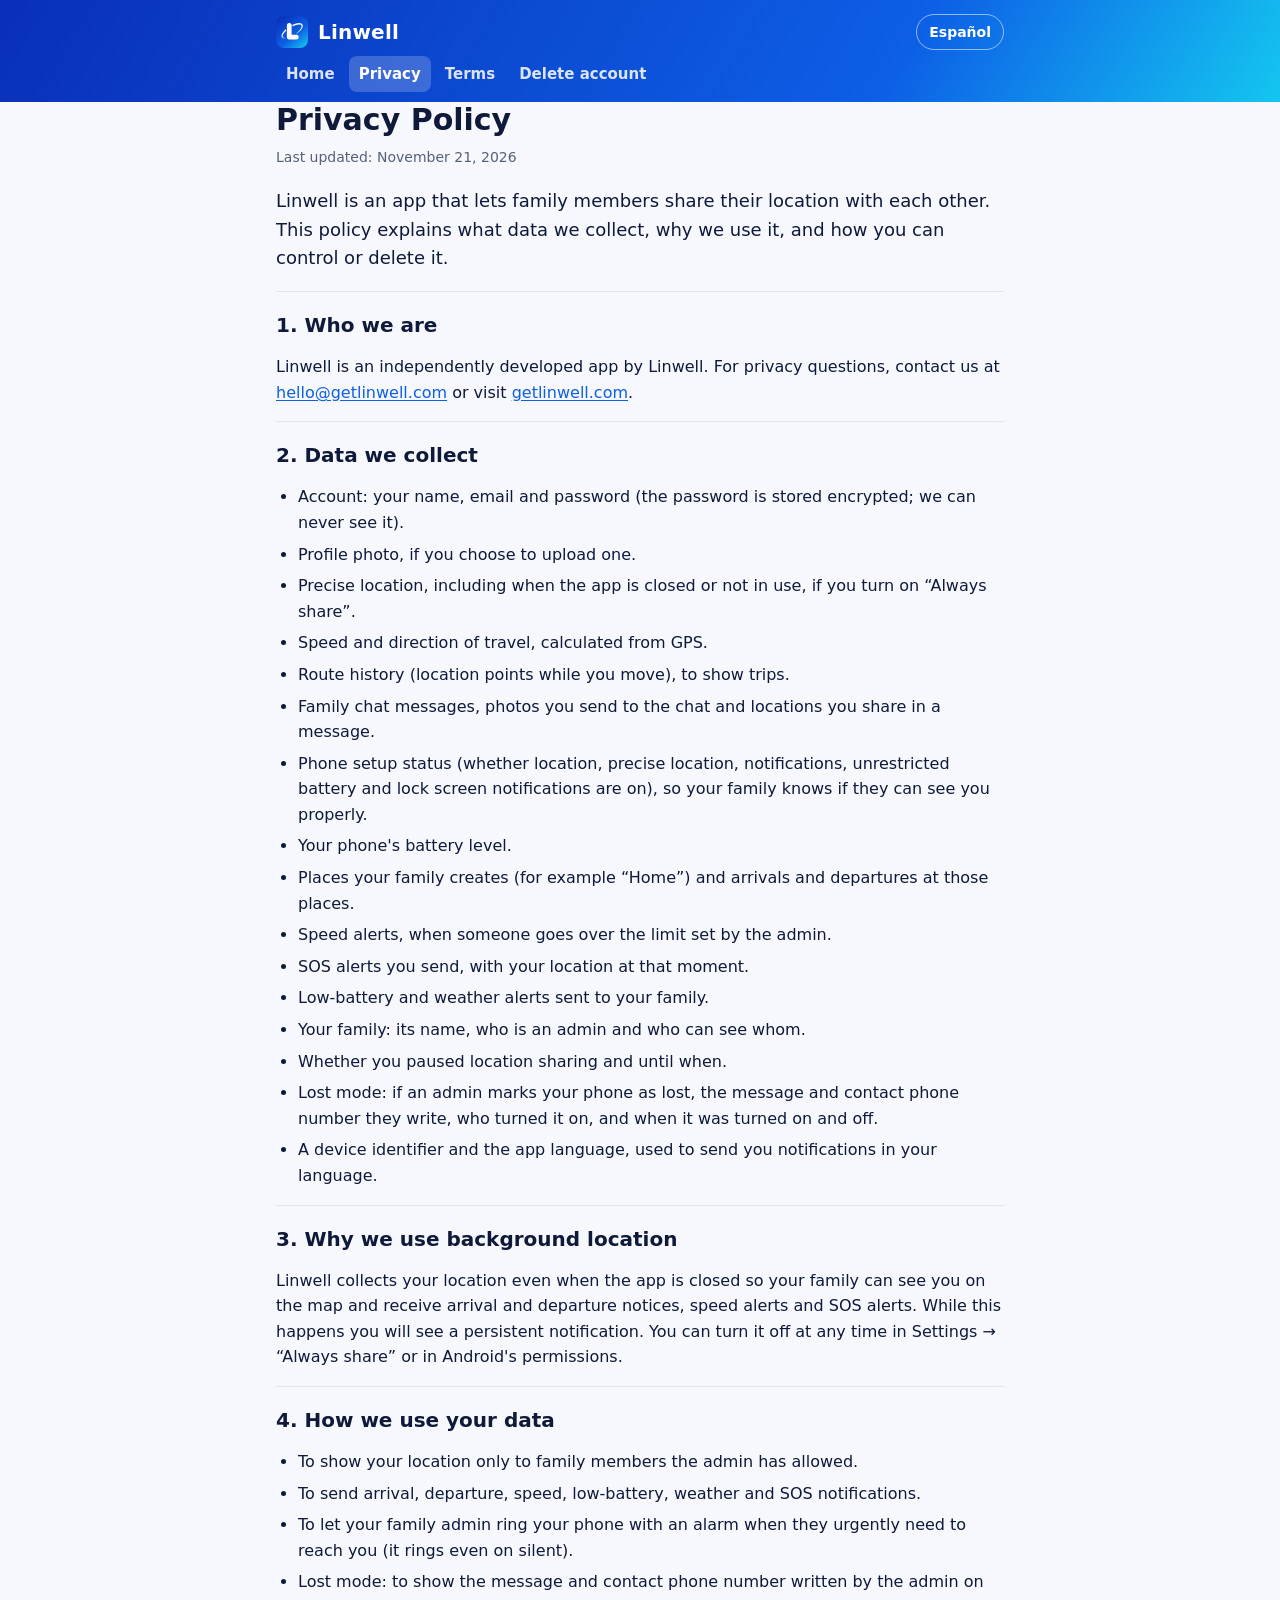
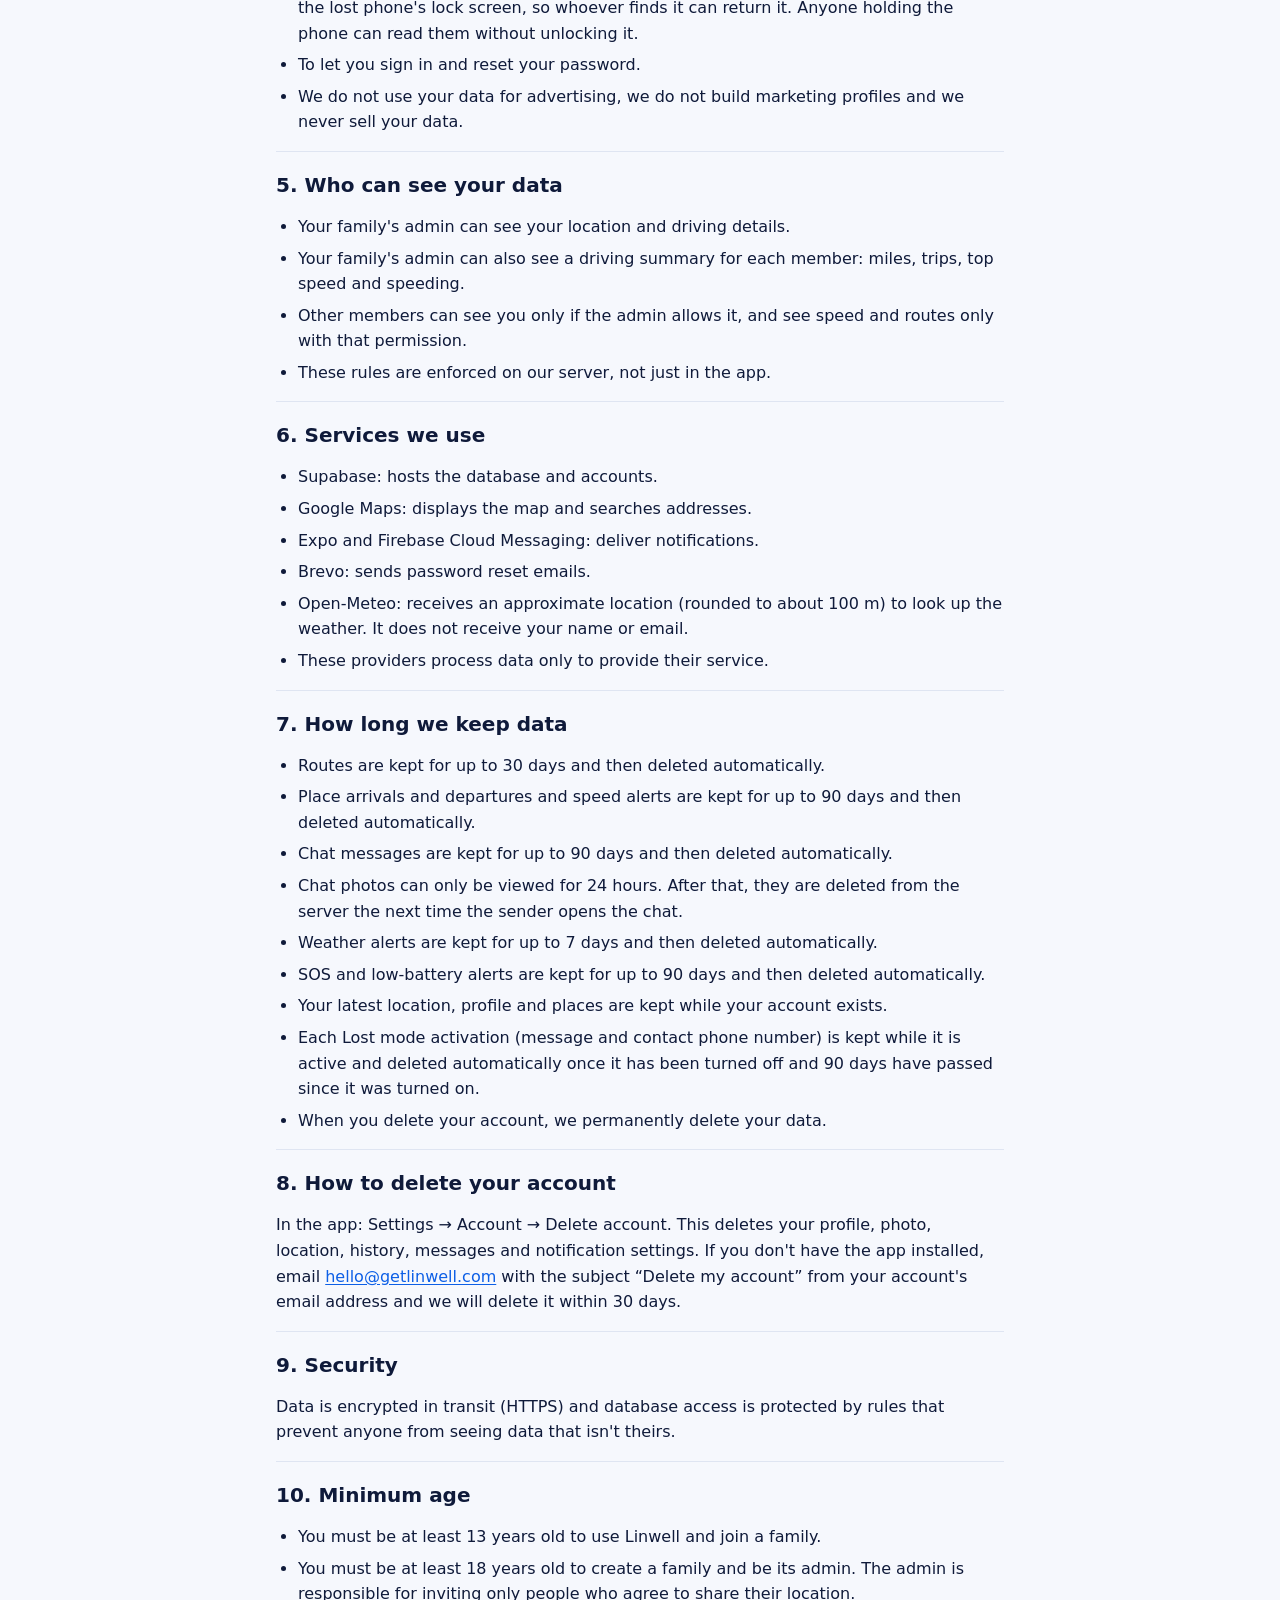
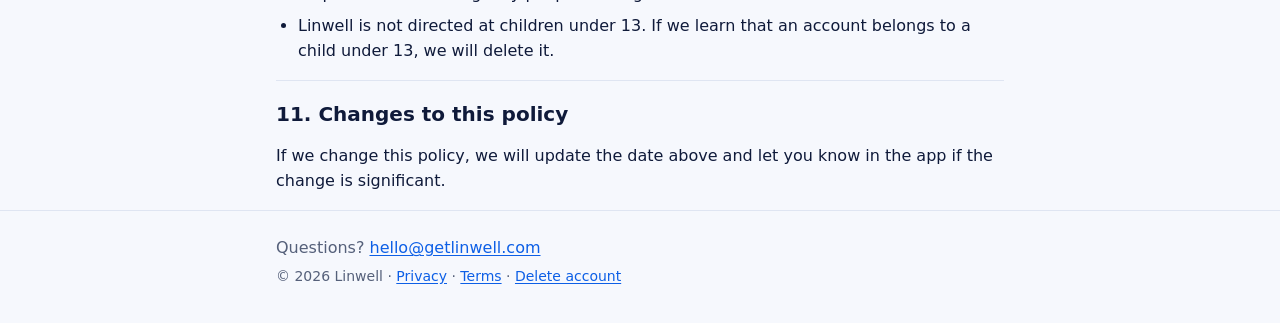
==== commit ba93c3a6: "Privacidad: el admin puede ver un resumen de manejo de los miembros" ====
--- a/privacy.html
+++ b/privacy.html
@@ -37,7 +37,7 @@
 <ul><li>To show your location only to family members the admin has allowed.</li><li>To send arrival, departure, speed, low-battery, weather and SOS notifications.</li><li>To let your family admin ring your phone with an alarm when they urgently need to reach you (it rings even on silent).</li><li>Lost mode: to show the message and contact phone number written by the admin on the lost phone's lock screen, so whoever finds it can return it. Anyone holding the phone can read them without unlocking it.</li><li>To let you sign in and reset your password.</li><li>We do not use your data for advertising, we do not build marketing profiles and we never sell your data.</li></ul>
 </section>
 <section><h2>5. Who can see your data</h2>
-<ul><li>Your family's admin can see your location and driving details.</li><li>Other members can see you only if the admin allows it, and see speed and routes only with that permission.</li><li>These rules are enforced on our server, not just in the app.</li></ul>
+<ul><li>Your family's admin can see your location and driving details.</li><li>Your family's admin can also see a driving summary for each member: miles, trips, top speed and speeding.</li><li>Other members can see you only if the admin allows it, and see speed and routes only with that permission.</li><li>These rules are enforced on our server, not just in the app.</li></ul>
 </section>
 <section><h2>6. Services we use</h2>
 <ul><li>Supabase: hosts the database and accounts.</li><li>Google Maps: displays the map and searches addresses.</li><li>Expo and Firebase Cloud Messaging: deliver notifications.</li><li>Brevo: sends password reset emails.</li><li>Open-Meteo: receives an approximate location (rounded to about 100 m) to look up the weather. It does not receive your name or email.</li><li>These providers process data only to provide their service.</li></ul>
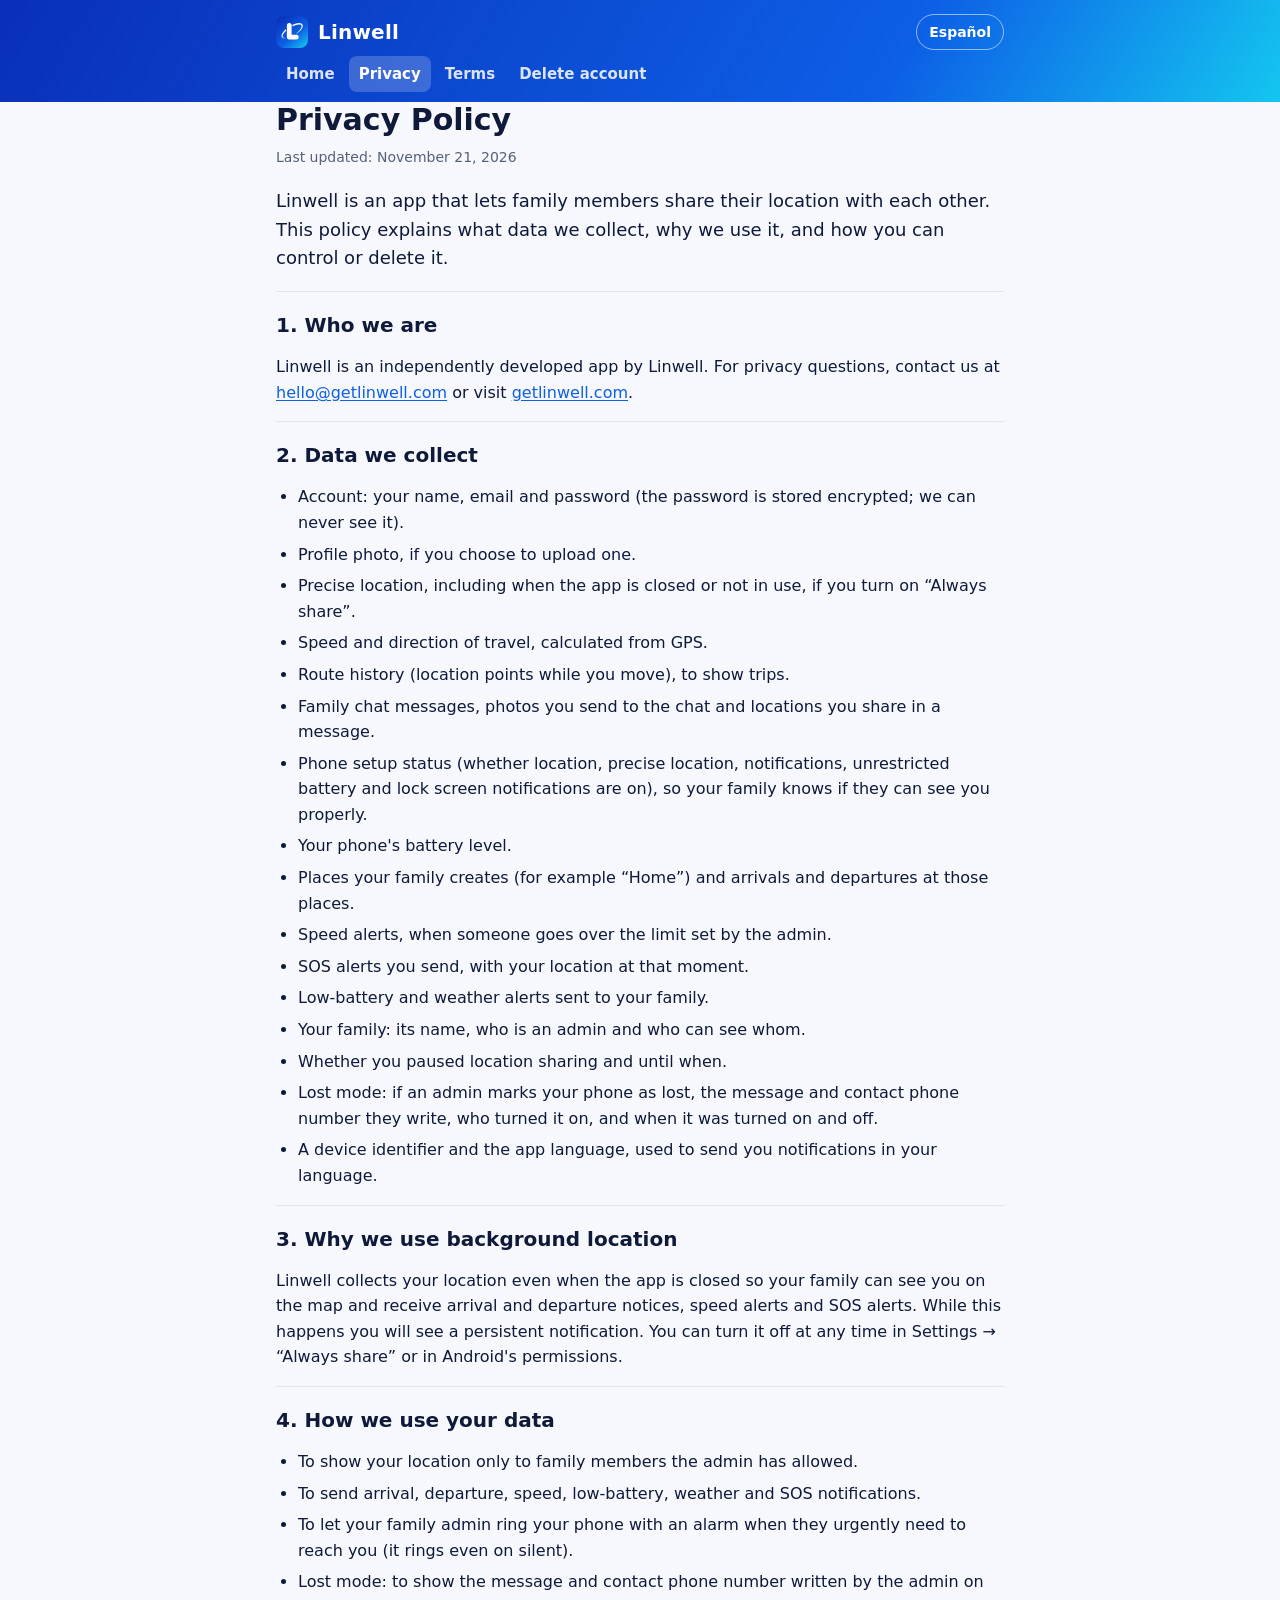
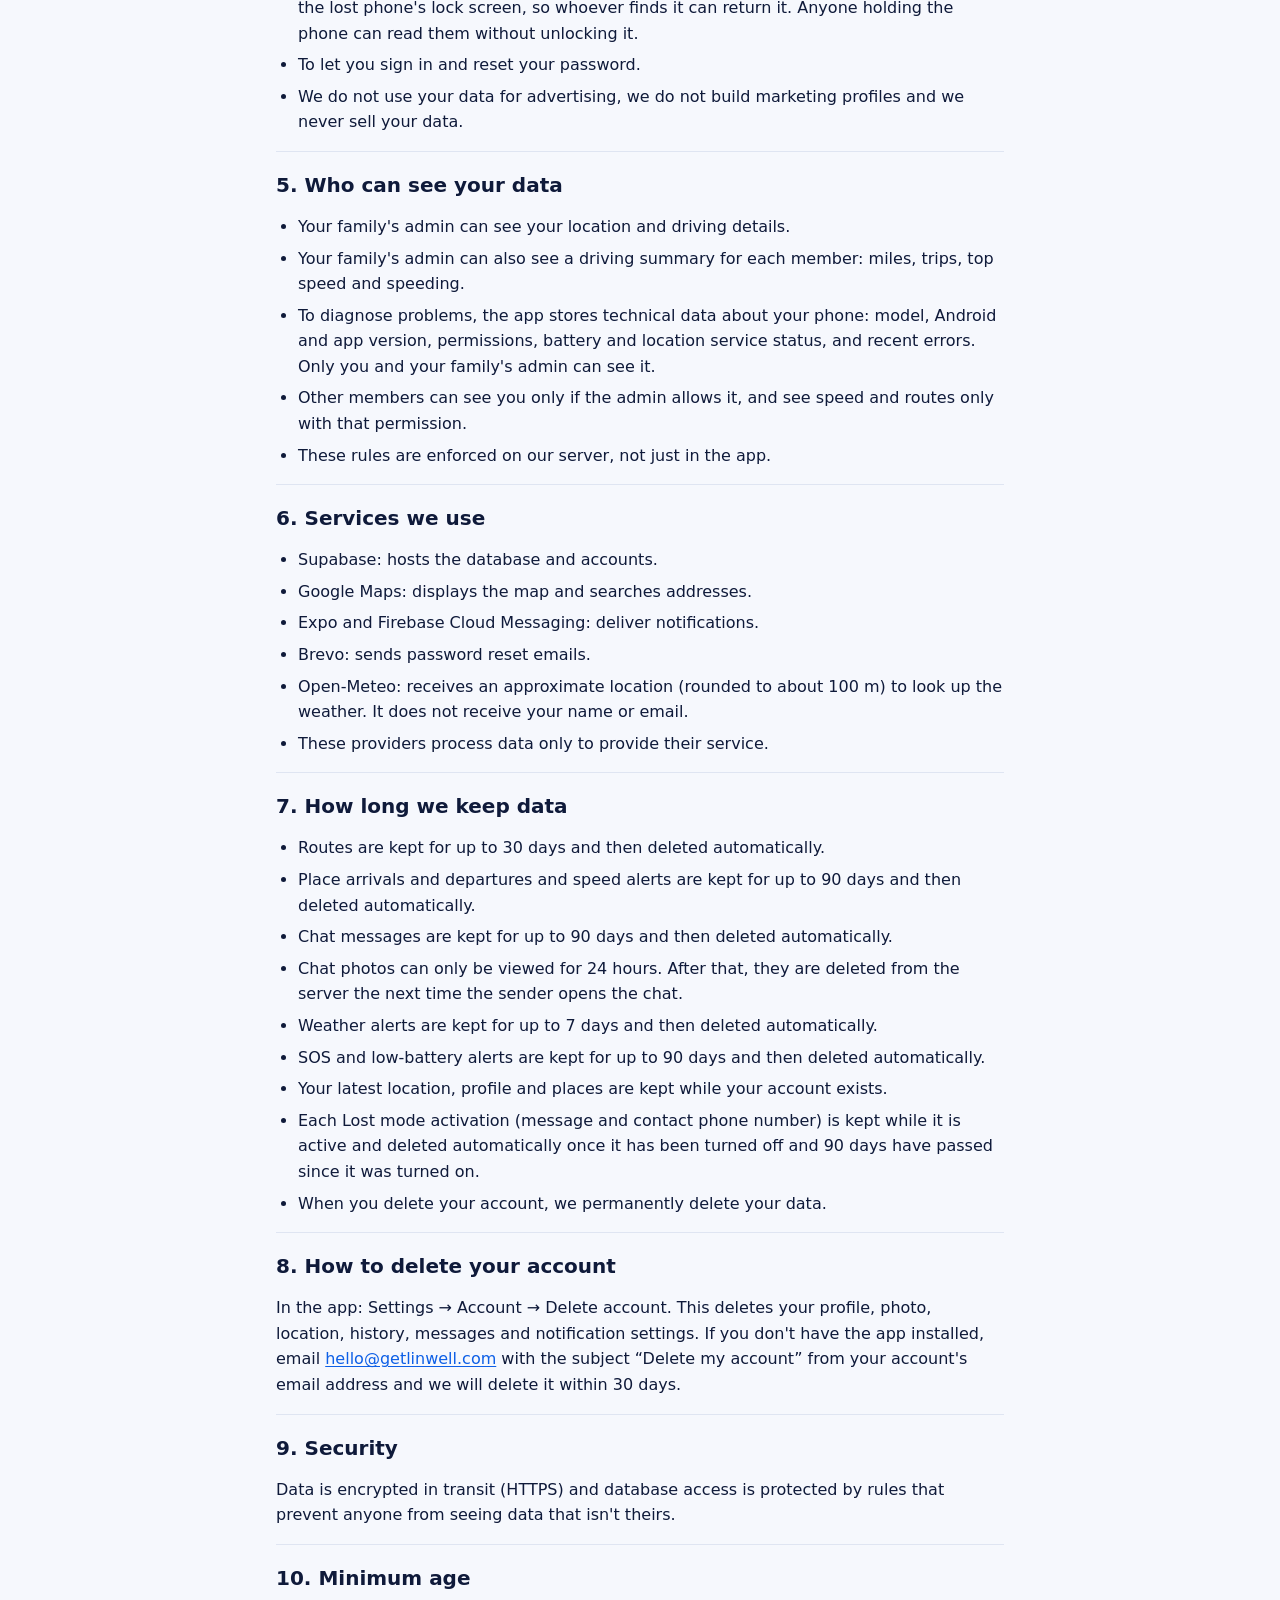
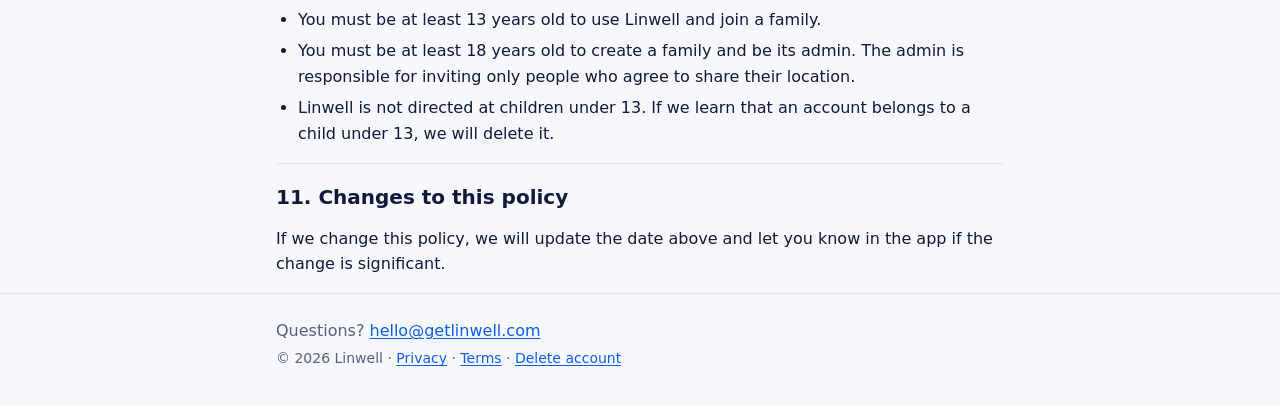
==== commit 30bb62c0: "Privacidad: datos técnicos del teléfono para diagnóstico" ====
--- a/privacy.html
+++ b/privacy.html
@@ -37,7 +37,7 @@
 <ul><li>To show your location only to family members the admin has allowed.</li><li>To send arrival, departure, speed, low-battery, weather and SOS notifications.</li><li>To let your family admin ring your phone with an alarm when they urgently need to reach you (it rings even on silent).</li><li>Lost mode: to show the message and contact phone number written by the admin on the lost phone's lock screen, so whoever finds it can return it. Anyone holding the phone can read them without unlocking it.</li><li>To let you sign in and reset your password.</li><li>We do not use your data for advertising, we do not build marketing profiles and we never sell your data.</li></ul>
 </section>
 <section><h2>5. Who can see your data</h2>
-<ul><li>Your family's admin can see your location and driving details.</li><li>Your family's admin can also see a driving summary for each member: miles, trips, top speed and speeding.</li><li>Other members can see you only if the admin allows it, and see speed and routes only with that permission.</li><li>These rules are enforced on our server, not just in the app.</li></ul>
+<ul><li>Your family's admin can see your location and driving details.</li><li>Your family's admin can also see a driving summary for each member: miles, trips, top speed and speeding.</li><li>To diagnose problems, the app stores technical data about your phone: model, Android and app version, permissions, battery and location service status, and recent errors. Only you and your family's admin can see it.</li><li>Other members can see you only if the admin allows it, and see speed and routes only with that permission.</li><li>These rules are enforced on our server, not just in the app.</li></ul>
 </section>
 <section><h2>6. Services we use</h2>
 <ul><li>Supabase: hosts the database and accounts.</li><li>Google Maps: displays the map and searches addresses.</li><li>Expo and Firebase Cloud Messaging: deliver notifications.</li><li>Brevo: sends password reset emails.</li><li>Open-Meteo: receives an approximate location (rounded to about 100 m) to look up the weather. It does not receive your name or email.</li><li>These providers process data only to provide their service.</li></ul>
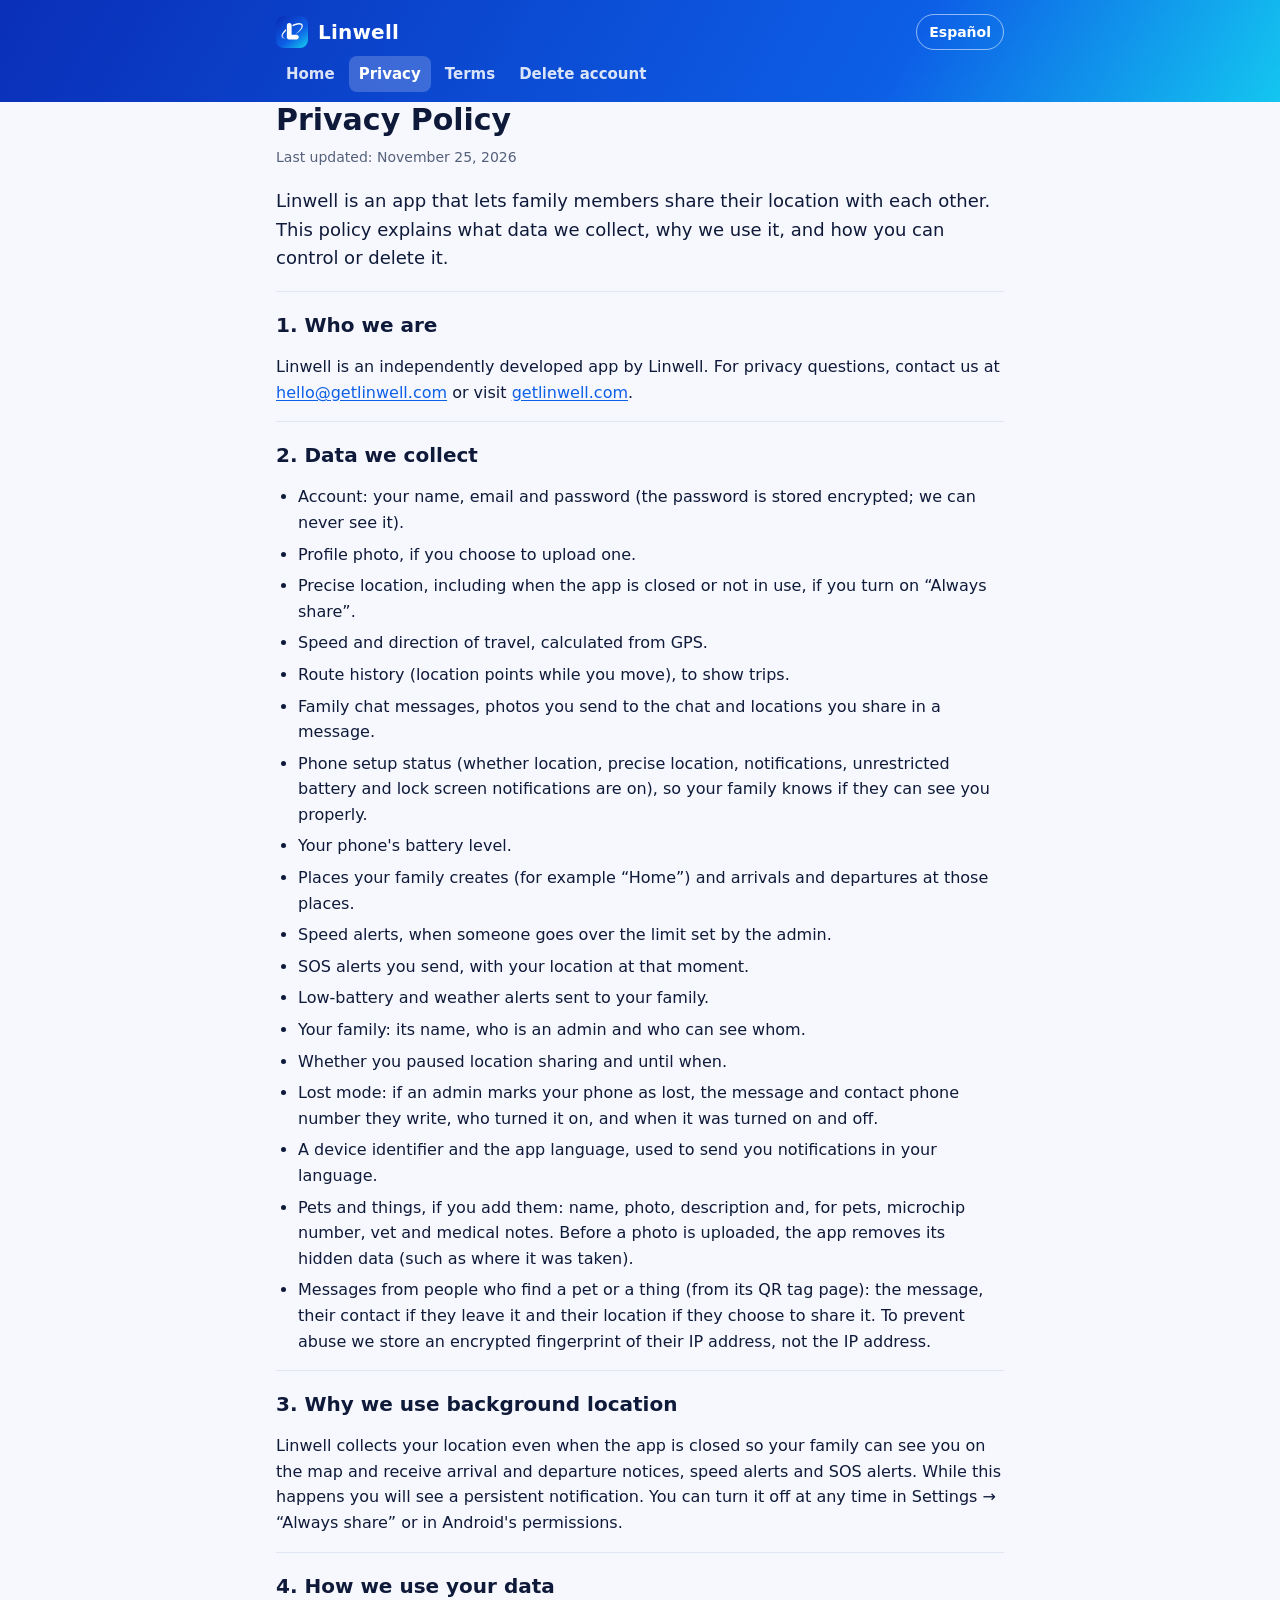
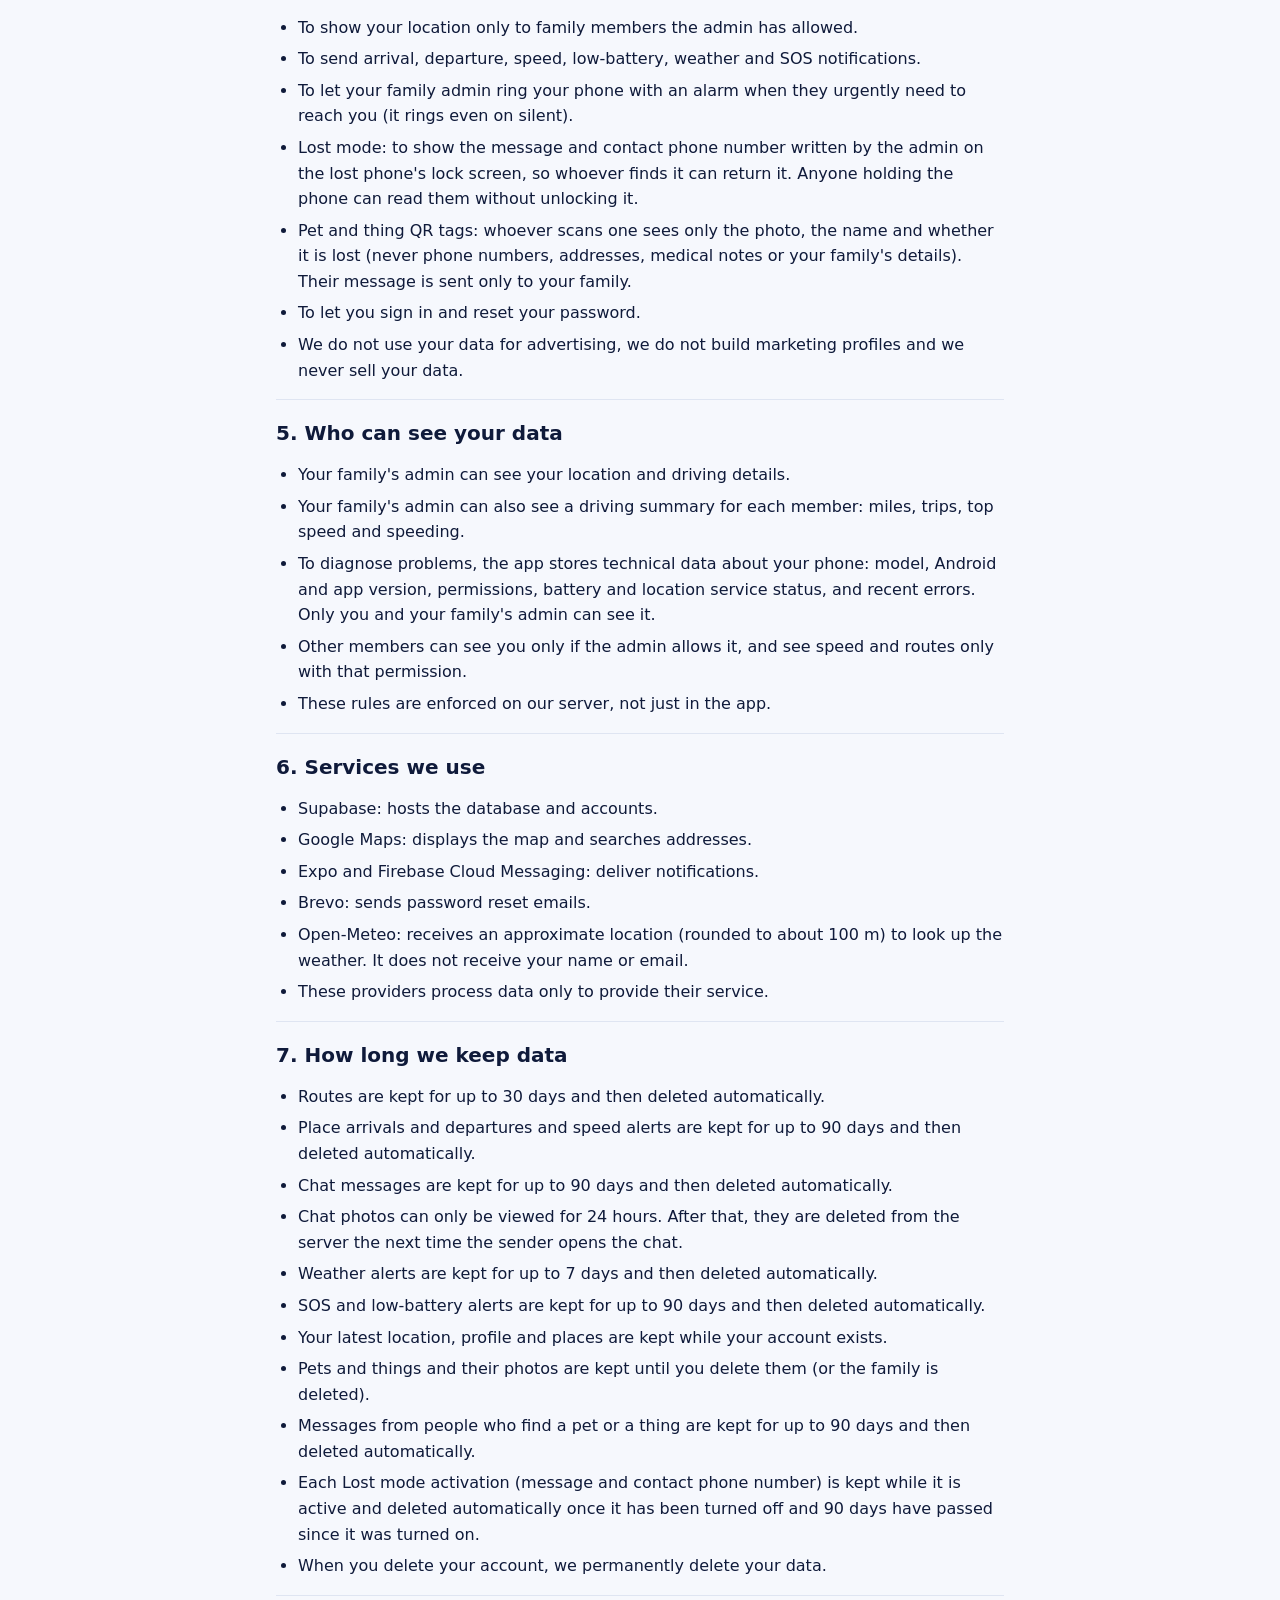
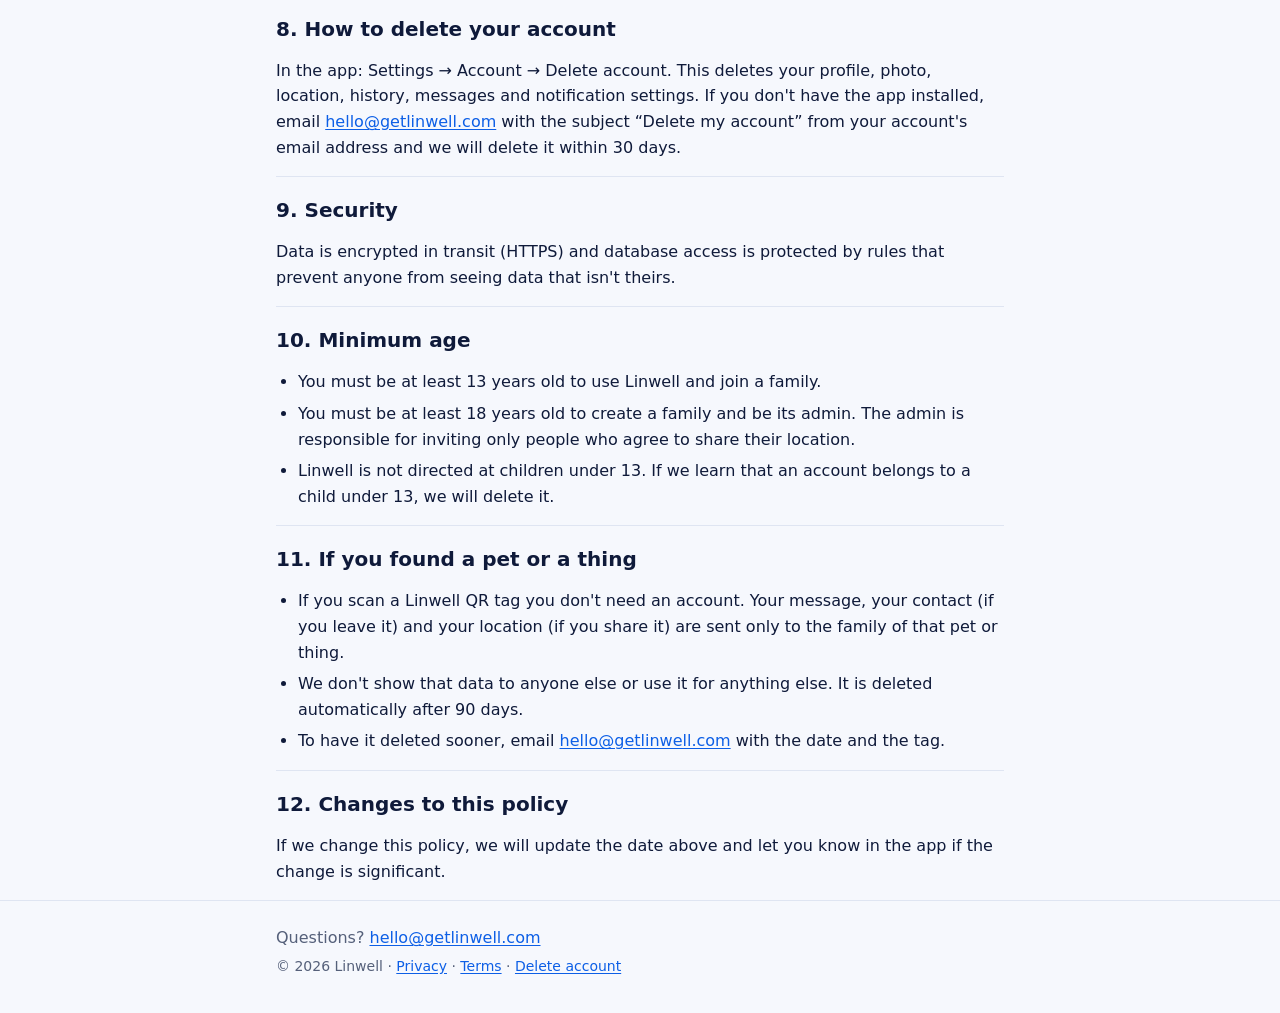
==== commit 7780ad3f: "Placa QR de mascotas y objetos (/f/<token> vía 404.html) + privacidad y términos actualizados Co-Aut" ====
--- a/privacy.html
+++ b/privacy.html
@@ -22,19 +22,19 @@
 <main class="wrap">
 <article class="doc">
 <h1>Privacy Policy</h1>
-<p class="updated">Last updated: November 21, 2026</p>
+<p class="updated">Last updated: November 25, 2026</p>
 <p class="lead">Linwell is an app that lets family members share their location with each other. This policy explains what data we collect, why we use it, and how you can control or delete it.</p>
 <section><h2>1. Who we are</h2>
 <p>Linwell is an independently developed app by Linwell. For privacy questions, contact us at <a href="mailto:hello@getlinwell.com">hello@getlinwell.com</a> or visit <a href="https://getlinwell.com/">getlinwell.com</a>.</p>
 </section>
 <section><h2>2. Data we collect</h2>
-<ul><li>Account: your name, email and password (the password is stored encrypted; we can never see it).</li><li>Profile photo, if you choose to upload one.</li><li>Precise location, including when the app is closed or not in use, if you turn on “Always share”.</li><li>Speed and direction of travel, calculated from GPS.</li><li>Route history (location points while you move), to show trips.</li><li>Family chat messages, photos you send to the chat and locations you share in a message.</li><li>Phone setup status (whether location, precise location, notifications, unrestricted battery and lock screen notifications are on), so your family knows if they can see you properly.</li><li>Your phone's battery level.</li><li>Places your family creates (for example “Home”) and arrivals and departures at those places.</li><li>Speed alerts, when someone goes over the limit set by the admin.</li><li>SOS alerts you send, with your location at that moment.</li><li>Low-battery and weather alerts sent to your family.</li><li>Your family: its name, who is an admin and who can see whom.</li><li>Whether you paused location sharing and until when.</li><li>Lost mode: if an admin marks your phone as lost, the message and contact phone number they write, who turned it on, and when it was turned on and off.</li><li>A device identifier and the app language, used to send you notifications in your language.</li></ul>
+<ul><li>Account: your name, email and password (the password is stored encrypted; we can never see it).</li><li>Profile photo, if you choose to upload one.</li><li>Precise location, including when the app is closed or not in use, if you turn on “Always share”.</li><li>Speed and direction of travel, calculated from GPS.</li><li>Route history (location points while you move), to show trips.</li><li>Family chat messages, photos you send to the chat and locations you share in a message.</li><li>Phone setup status (whether location, precise location, notifications, unrestricted battery and lock screen notifications are on), so your family knows if they can see you properly.</li><li>Your phone's battery level.</li><li>Places your family creates (for example “Home”) and arrivals and departures at those places.</li><li>Speed alerts, when someone goes over the limit set by the admin.</li><li>SOS alerts you send, with your location at that moment.</li><li>Low-battery and weather alerts sent to your family.</li><li>Your family: its name, who is an admin and who can see whom.</li><li>Whether you paused location sharing and until when.</li><li>Lost mode: if an admin marks your phone as lost, the message and contact phone number they write, who turned it on, and when it was turned on and off.</li><li>A device identifier and the app language, used to send you notifications in your language.</li><li>Pets and things, if you add them: name, photo, description and, for pets, microchip number, vet and medical notes. Before a photo is uploaded, the app removes its hidden data (such as where it was taken).</li><li>Messages from people who find a pet or a thing (from its QR tag page): the message, their contact if they leave it and their location if they choose to share it. To prevent abuse we store an encrypted fingerprint of their IP address, not the IP address.</li></ul>
 </section>
 <section><h2>3. Why we use background location</h2>
 <p>Linwell collects your location even when the app is closed so your family can see you on the map and receive arrival and departure notices, speed alerts and SOS alerts. While this happens you will see a persistent notification. You can turn it off at any time in Settings → “Always share” or in Android's permissions.</p>
 </section>
 <section><h2>4. How we use your data</h2>
-<ul><li>To show your location only to family members the admin has allowed.</li><li>To send arrival, departure, speed, low-battery, weather and SOS notifications.</li><li>To let your family admin ring your phone with an alarm when they urgently need to reach you (it rings even on silent).</li><li>Lost mode: to show the message and contact phone number written by the admin on the lost phone's lock screen, so whoever finds it can return it. Anyone holding the phone can read them without unlocking it.</li><li>To let you sign in and reset your password.</li><li>We do not use your data for advertising, we do not build marketing profiles and we never sell your data.</li></ul>
+<ul><li>To show your location only to family members the admin has allowed.</li><li>To send arrival, departure, speed, low-battery, weather and SOS notifications.</li><li>To let your family admin ring your phone with an alarm when they urgently need to reach you (it rings even on silent).</li><li>Lost mode: to show the message and contact phone number written by the admin on the lost phone's lock screen, so whoever finds it can return it. Anyone holding the phone can read them without unlocking it.</li><li>Pet and thing QR tags: whoever scans one sees only the photo, the name and whether it is lost (never phone numbers, addresses, medical notes or your family's details). Their message is sent only to your family.</li><li>To let you sign in and reset your password.</li><li>We do not use your data for advertising, we do not build marketing profiles and we never sell your data.</li></ul>
 </section>
 <section><h2>5. Who can see your data</h2>
 <ul><li>Your family's admin can see your location and driving details.</li><li>Your family's admin can also see a driving summary for each member: miles, trips, top speed and speeding.</li><li>To diagnose problems, the app stores technical data about your phone: model, Android and app version, permissions, battery and location service status, and recent errors. Only you and your family's admin can see it.</li><li>Other members can see you only if the admin allows it, and see speed and routes only with that permission.</li><li>These rules are enforced on our server, not just in the app.</li></ul>
@@ -43,7 +43,7 @@
 <ul><li>Supabase: hosts the database and accounts.</li><li>Google Maps: displays the map and searches addresses.</li><li>Expo and Firebase Cloud Messaging: deliver notifications.</li><li>Brevo: sends password reset emails.</li><li>Open-Meteo: receives an approximate location (rounded to about 100 m) to look up the weather. It does not receive your name or email.</li><li>These providers process data only to provide their service.</li></ul>
 </section>
 <section><h2>7. How long we keep data</h2>
-<ul><li>Routes are kept for up to 30 days and then deleted automatically.</li><li>Place arrivals and departures and speed alerts are kept for up to 90 days and then deleted automatically.</li><li>Chat messages are kept for up to 90 days and then deleted automatically.</li><li>Chat photos can only be viewed for 24 hours. After that, they are deleted from the server the next time the sender opens the chat.</li><li>Weather alerts are kept for up to 7 days and then deleted automatically.</li><li>SOS and low-battery alerts are kept for up to 90 days and then deleted automatically.</li><li>Your latest location, profile and places are kept while your account exists.</li><li>Each Lost mode activation (message and contact phone number) is kept while it is active and deleted automatically once it has been turned off and 90 days have passed since it was turned on.</li><li>When you delete your account, we permanently delete your data.</li></ul>
+<ul><li>Routes are kept for up to 30 days and then deleted automatically.</li><li>Place arrivals and departures and speed alerts are kept for up to 90 days and then deleted automatically.</li><li>Chat messages are kept for up to 90 days and then deleted automatically.</li><li>Chat photos can only be viewed for 24 hours. After that, they are deleted from the server the next time the sender opens the chat.</li><li>Weather alerts are kept for up to 7 days and then deleted automatically.</li><li>SOS and low-battery alerts are kept for up to 90 days and then deleted automatically.</li><li>Your latest location, profile and places are kept while your account exists.</li><li>Pets and things and their photos are kept until you delete them (or the family is deleted).</li><li>Messages from people who find a pet or a thing are kept for up to 90 days and then deleted automatically.</li><li>Each Lost mode activation (message and contact phone number) is kept while it is active and deleted automatically once it has been turned off and 90 days have passed since it was turned on.</li><li>When you delete your account, we permanently delete your data.</li></ul>
 </section>
 <section><h2>8. How to delete your account</h2>
 <p>In the app: Settings → Account → Delete account. This deletes your profile, photo, location, history, messages and notification settings. If you don't have the app installed, email <a href="mailto:hello@getlinwell.com">hello@getlinwell.com</a> with the subject “Delete my account” from your account's email address and we will delete it within 30 days.</p>
@@ -54,7 +54,10 @@
 <section><h2>10. Minimum age</h2>
 <ul><li>You must be at least 13 years old to use Linwell and join a family.</li><li>You must be at least 18 years old to create a family and be its admin. The admin is responsible for inviting only people who agree to share their location.</li><li>Linwell is not directed at children under 13. If we learn that an account belongs to a child under 13, we will delete it.</li></ul>
 </section>
-<section><h2>11. Changes to this policy</h2>
+<section><h2>11. If you found a pet or a thing</h2>
+<ul><li>If you scan a Linwell QR tag you don't need an account. Your message, your contact (if you leave it) and your location (if you share it) are sent only to the family of that pet or thing.</li><li>We don't show that data to anyone else or use it for anything else. It is deleted automatically after 90 days.</li><li>To have it deleted sooner, email <a href="mailto:hello@getlinwell.com">hello@getlinwell.com</a> with the date and the tag.</li></ul>
+</section>
+<section><h2>12. Changes to this policy</h2>
 <p>If we change this policy, we will update the date above and let you know in the app if the change is significant.</p>
 </section>
 </article>
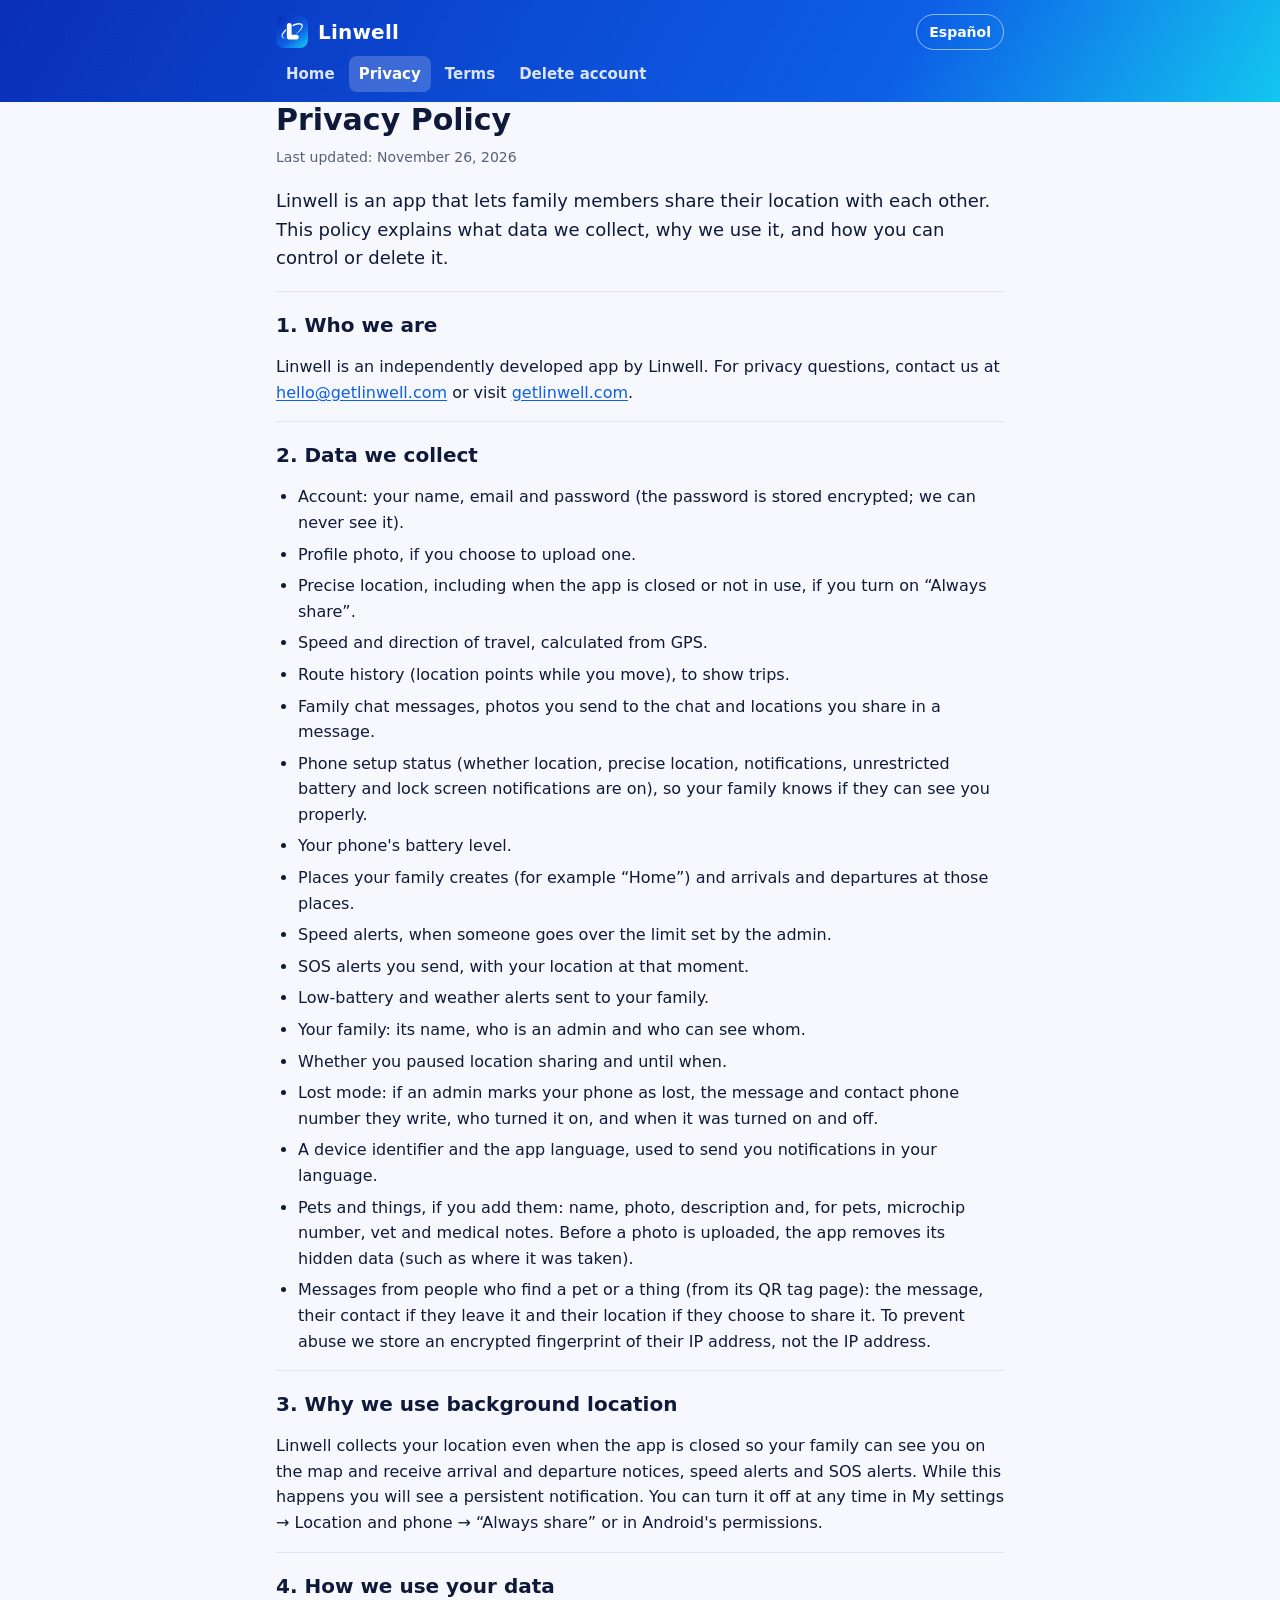
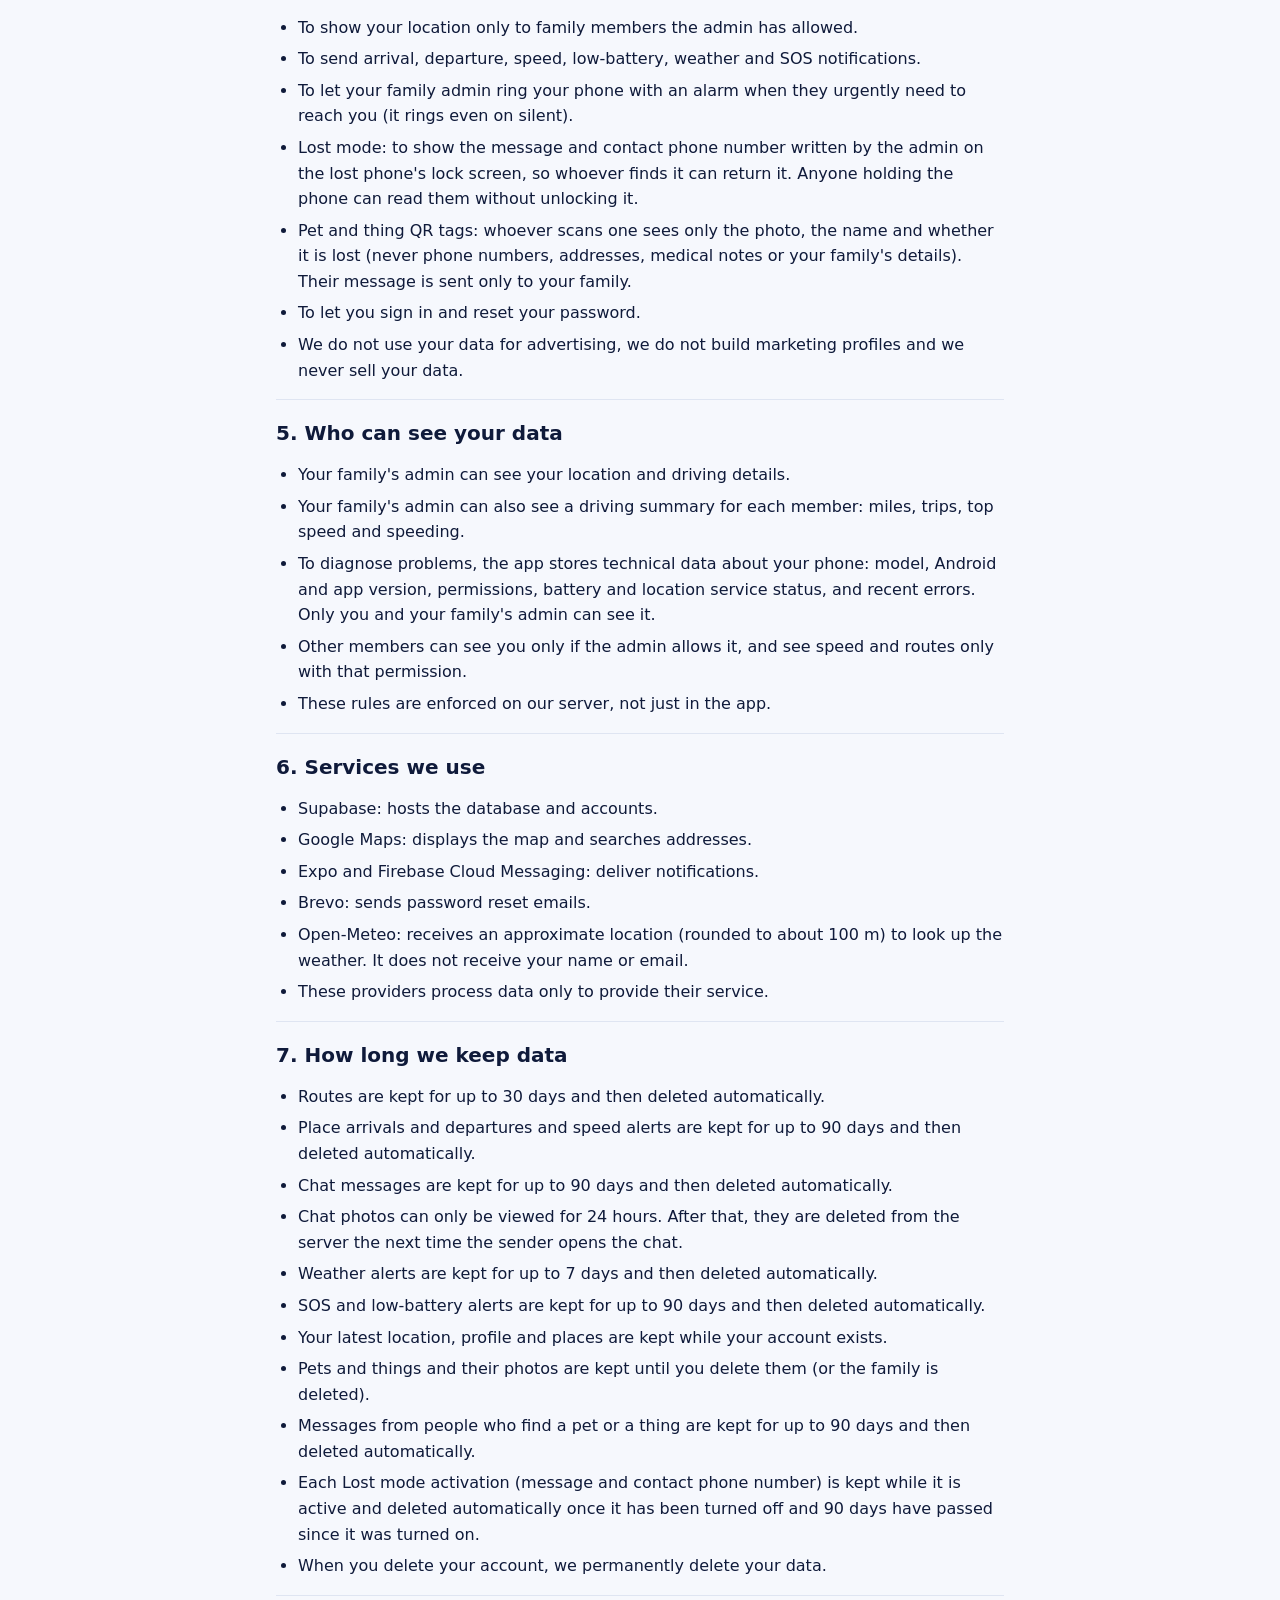
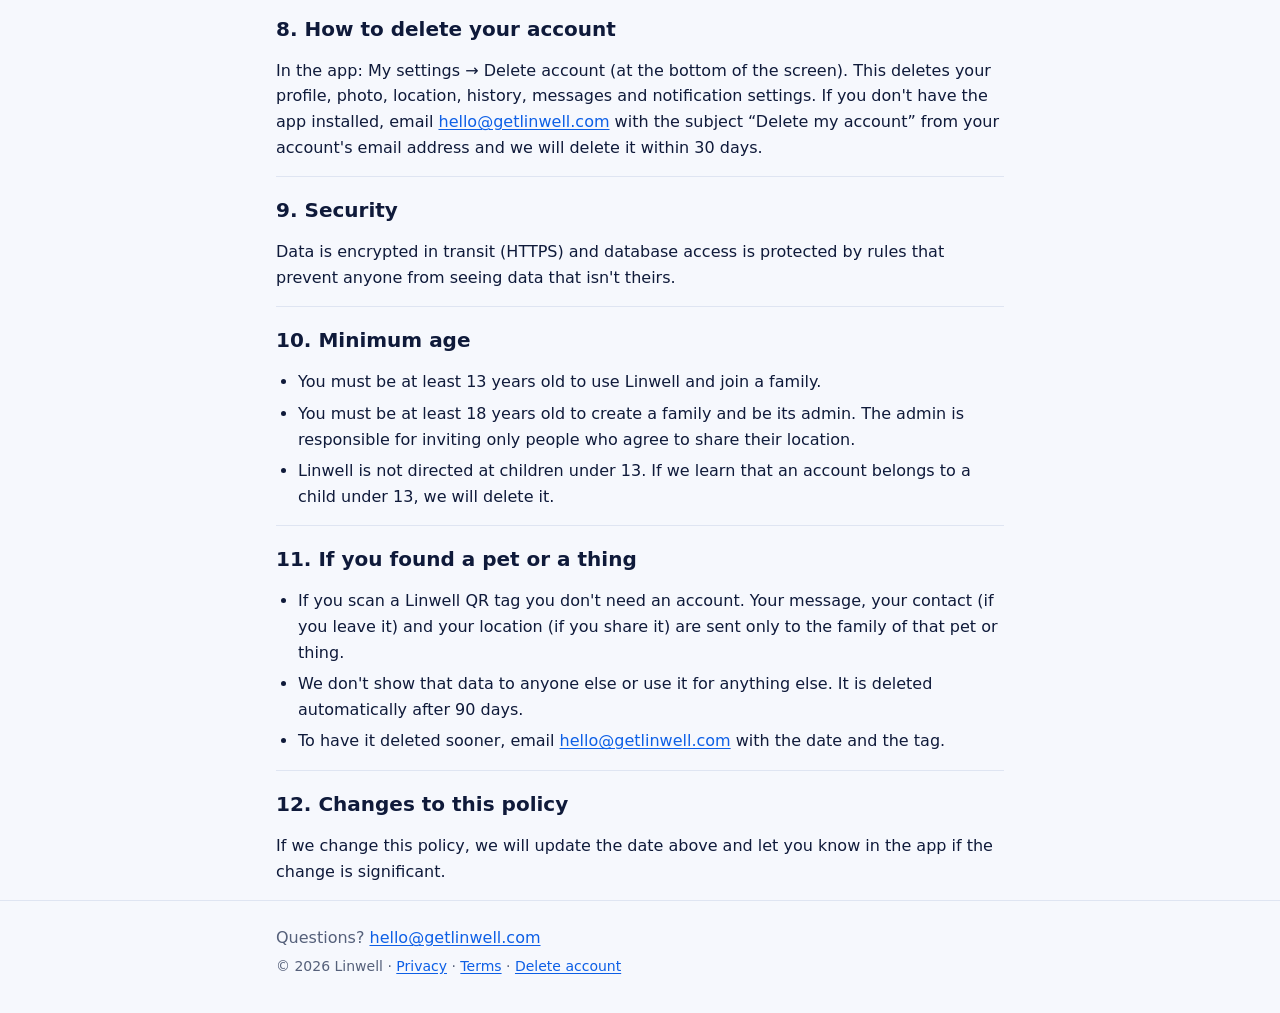
==== commit 65515a82: "Privacidad y borrar cuenta: 'Mis ajustes' (Eliminar cuenta al final; Compartir siempre en Ubicación " ====
--- a/privacy.html
+++ b/privacy.html
@@ -22,7 +22,7 @@
 <main class="wrap">
 <article class="doc">
 <h1>Privacy Policy</h1>
-<p class="updated">Last updated: November 25, 2026</p>
+<p class="updated">Last updated: November 26, 2026</p>
 <p class="lead">Linwell is an app that lets family members share their location with each other. This policy explains what data we collect, why we use it, and how you can control or delete it.</p>
 <section><h2>1. Who we are</h2>
 <p>Linwell is an independently developed app by Linwell. For privacy questions, contact us at <a href="mailto:hello@getlinwell.com">hello@getlinwell.com</a> or visit <a href="https://getlinwell.com/">getlinwell.com</a>.</p>
@@ -31,7 +31,7 @@
 <ul><li>Account: your name, email and password (the password is stored encrypted; we can never see it).</li><li>Profile photo, if you choose to upload one.</li><li>Precise location, including when the app is closed or not in use, if you turn on “Always share”.</li><li>Speed and direction of travel, calculated from GPS.</li><li>Route history (location points while you move), to show trips.</li><li>Family chat messages, photos you send to the chat and locations you share in a message.</li><li>Phone setup status (whether location, precise location, notifications, unrestricted battery and lock screen notifications are on), so your family knows if they can see you properly.</li><li>Your phone's battery level.</li><li>Places your family creates (for example “Home”) and arrivals and departures at those places.</li><li>Speed alerts, when someone goes over the limit set by the admin.</li><li>SOS alerts you send, with your location at that moment.</li><li>Low-battery and weather alerts sent to your family.</li><li>Your family: its name, who is an admin and who can see whom.</li><li>Whether you paused location sharing and until when.</li><li>Lost mode: if an admin marks your phone as lost, the message and contact phone number they write, who turned it on, and when it was turned on and off.</li><li>A device identifier and the app language, used to send you notifications in your language.</li><li>Pets and things, if you add them: name, photo, description and, for pets, microchip number, vet and medical notes. Before a photo is uploaded, the app removes its hidden data (such as where it was taken).</li><li>Messages from people who find a pet or a thing (from its QR tag page): the message, their contact if they leave it and their location if they choose to share it. To prevent abuse we store an encrypted fingerprint of their IP address, not the IP address.</li></ul>
 </section>
 <section><h2>3. Why we use background location</h2>
-<p>Linwell collects your location even when the app is closed so your family can see you on the map and receive arrival and departure notices, speed alerts and SOS alerts. While this happens you will see a persistent notification. You can turn it off at any time in Settings → “Always share” or in Android's permissions.</p>
+<p>Linwell collects your location even when the app is closed so your family can see you on the map and receive arrival and departure notices, speed alerts and SOS alerts. While this happens you will see a persistent notification. You can turn it off at any time in My settings → Location and phone → “Always share” or in Android's permissions.</p>
 </section>
 <section><h2>4. How we use your data</h2>
 <ul><li>To show your location only to family members the admin has allowed.</li><li>To send arrival, departure, speed, low-battery, weather and SOS notifications.</li><li>To let your family admin ring your phone with an alarm when they urgently need to reach you (it rings even on silent).</li><li>Lost mode: to show the message and contact phone number written by the admin on the lost phone's lock screen, so whoever finds it can return it. Anyone holding the phone can read them without unlocking it.</li><li>Pet and thing QR tags: whoever scans one sees only the photo, the name and whether it is lost (never phone numbers, addresses, medical notes or your family's details). Their message is sent only to your family.</li><li>To let you sign in and reset your password.</li><li>We do not use your data for advertising, we do not build marketing profiles and we never sell your data.</li></ul>
@@ -46,7 +46,7 @@
 <ul><li>Routes are kept for up to 30 days and then deleted automatically.</li><li>Place arrivals and departures and speed alerts are kept for up to 90 days and then deleted automatically.</li><li>Chat messages are kept for up to 90 days and then deleted automatically.</li><li>Chat photos can only be viewed for 24 hours. After that, they are deleted from the server the next time the sender opens the chat.</li><li>Weather alerts are kept for up to 7 days and then deleted automatically.</li><li>SOS and low-battery alerts are kept for up to 90 days and then deleted automatically.</li><li>Your latest location, profile and places are kept while your account exists.</li><li>Pets and things and their photos are kept until you delete them (or the family is deleted).</li><li>Messages from people who find a pet or a thing are kept for up to 90 days and then deleted automatically.</li><li>Each Lost mode activation (message and contact phone number) is kept while it is active and deleted automatically once it has been turned off and 90 days have passed since it was turned on.</li><li>When you delete your account, we permanently delete your data.</li></ul>
 </section>
 <section><h2>8. How to delete your account</h2>
-<p>In the app: Settings → Account → Delete account. This deletes your profile, photo, location, history, messages and notification settings. If you don't have the app installed, email <a href="mailto:hello@getlinwell.com">hello@getlinwell.com</a> with the subject “Delete my account” from your account's email address and we will delete it within 30 days.</p>
+<p>In the app: My settings → Delete account (at the bottom of the screen). This deletes your profile, photo, location, history, messages and notification settings. If you don't have the app installed, email <a href="mailto:hello@getlinwell.com">hello@getlinwell.com</a> with the subject “Delete my account” from your account's email address and we will delete it within 30 days.</p>
 </section>
 <section><h2>9. Security</h2>
 <p>Data is encrypted in transit (HTTPS) and database access is protected by rules that prevent anyone from seeing data that isn't theirs.</p>
